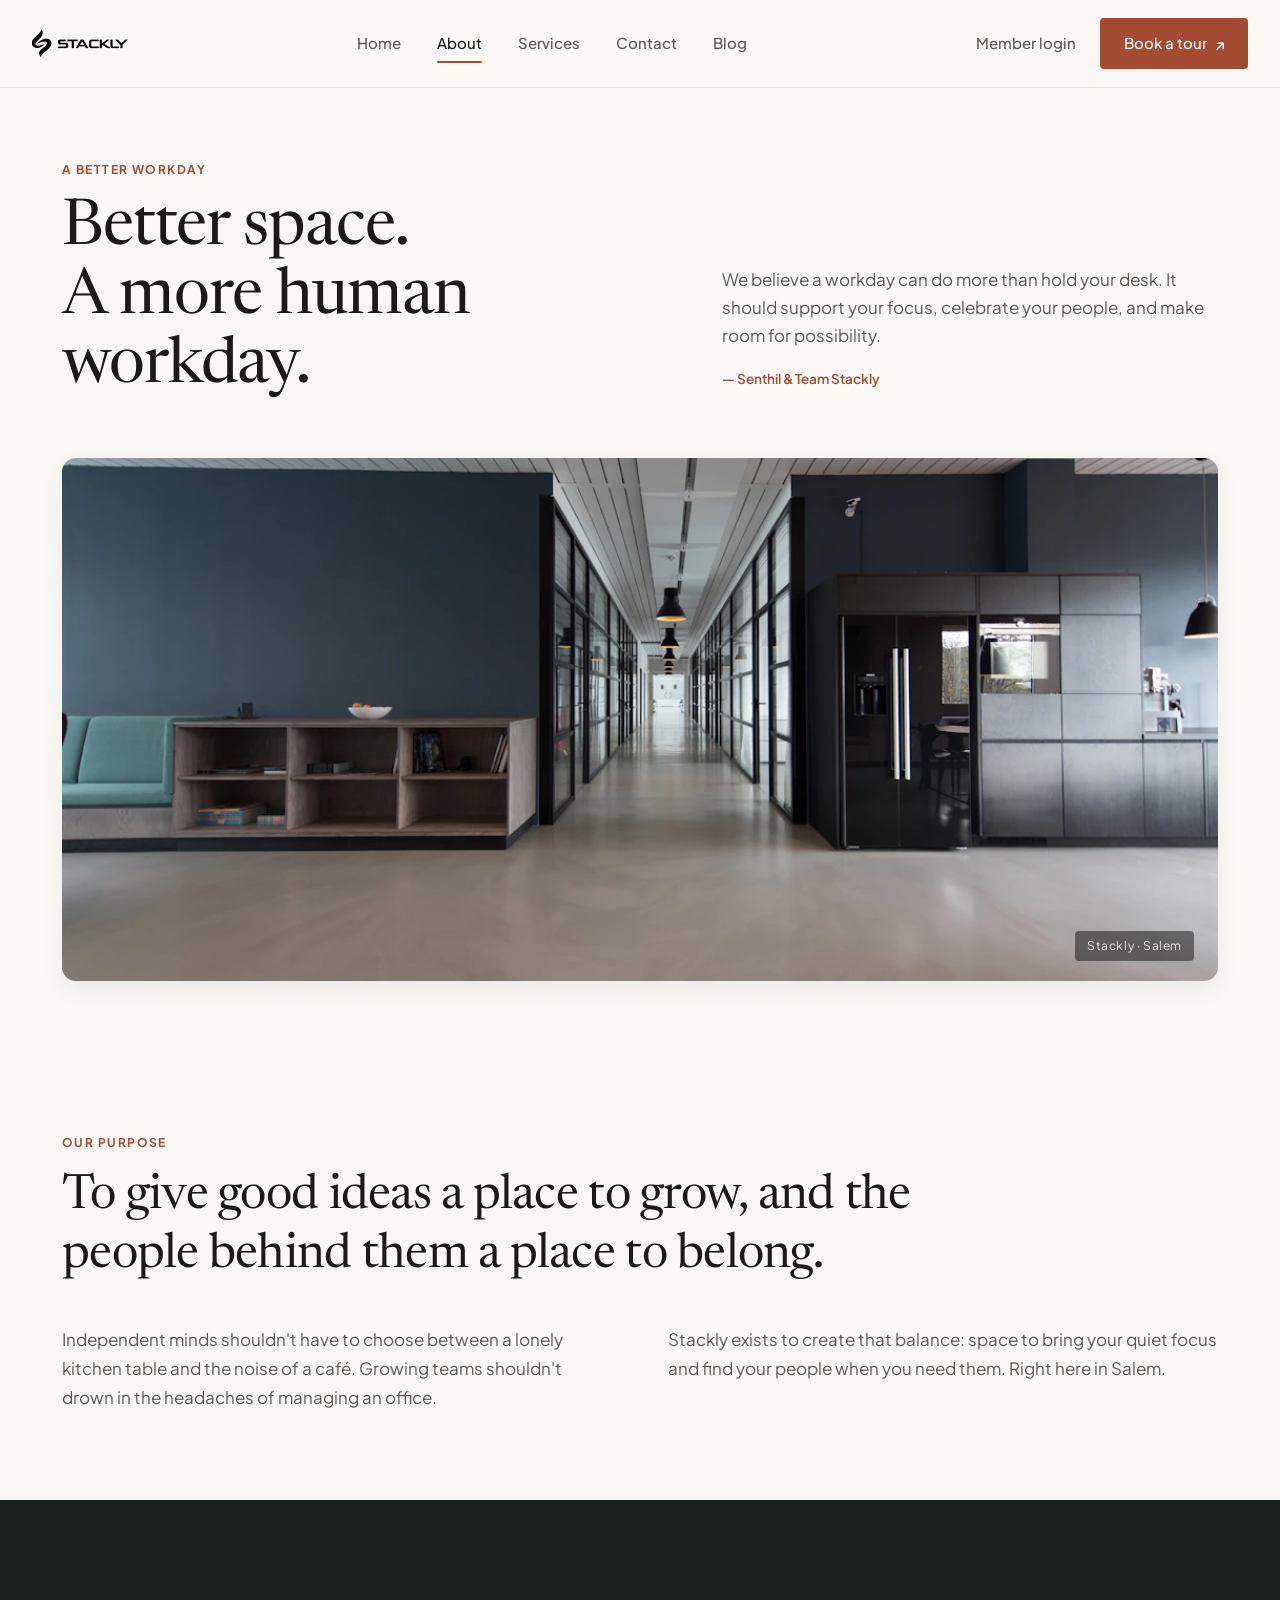
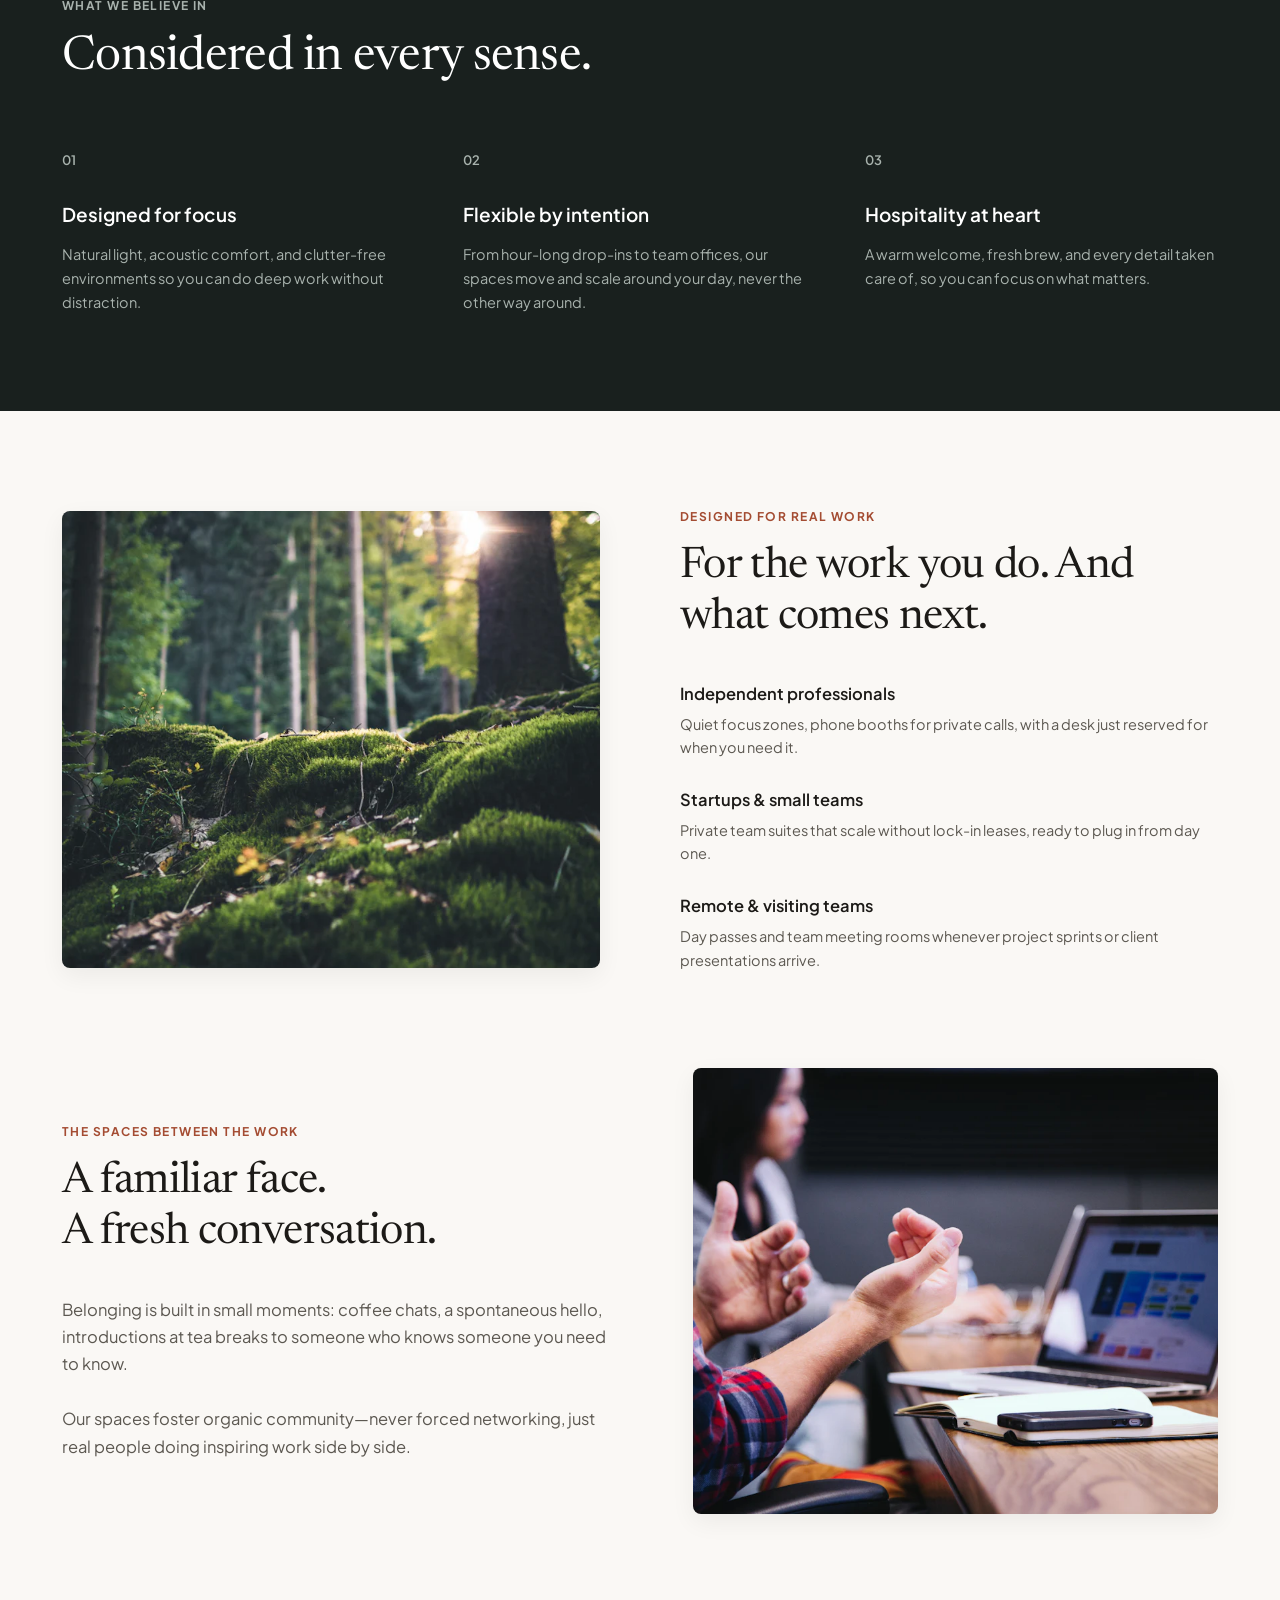
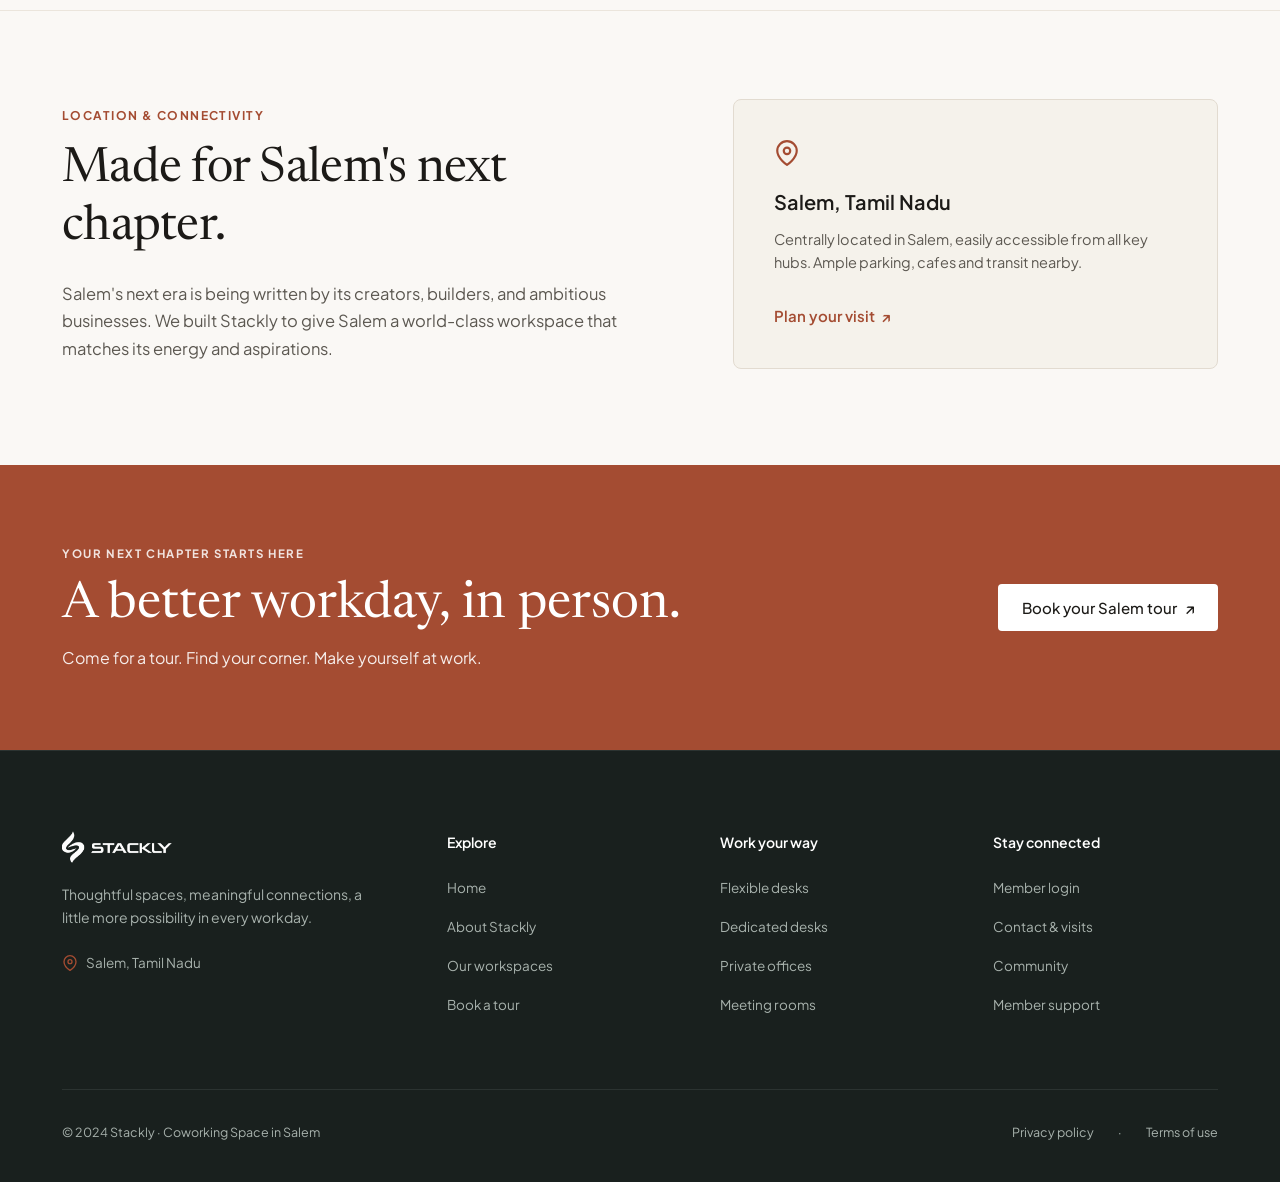
==== about.html @ 6f8b5420 "Add files via upload" ====
<!DOCTYPE html>
<html lang="en">
<head>
  <meta charset="UTF-8">
  <meta name="viewport" content="width=device-width, initial-scale=1.0">
  <title>About Stackly — Better space. A more human workday.</title>
  <meta name="description" content="Stackly was founded to give Salem's independent professionals and growing teams a world-class workspace rooted in community, calm focus, and flexibility.">
  <link rel="stylesheet" href="styles.css">
  <link rel="preconnect" href="https://fonts.googleapis.com">
  <link rel="preconnect" href="https://fonts.gstatic.com" crossorigin>
</head>
<body>

  <!-- ========================================================================
       SITE HEADER / NAVIGATION
       ======================================================================== -->
  <header class="site-header" id="siteHeader">
    <div class="container-wide header-container">
      <!-- Brand Logo -->
      <a href="index.html" class="brand-logo" aria-label="Stackly Coworking Home">
        <img src="images/stackly logo.webp" alt="Stackly" class="stackly-brand-img dark-text">
      </a>

            <!-- Desktop Navigation Menu -->
      <nav class="nav-menu" aria-label="Main navigation">
        <a href="index.html" class="nav-link">Home</a>
        <a href="about.html" class="nav-link active">About</a>
        <a href="services.html" class="nav-link">Services</a>
        <a href="contact.html" class="nav-link">Contact</a>
        <a href="blog.html" class="nav-link">Blog</a>
      </nav>

      <!-- Desktop Action Links -->
      <div class="header-actions">
        <a href="login.html" class="login-link">Member login</a>
        <a href="contact.html#book-tour" class="btn btn-terracotta open-tour-btn">
          Book a tour <span class="arrow">↗</span>
        </a>
      </div>

      <!-- Mobile Hamburger Button -->
      <button type="button" class="mobile-toggle" id="mobileMenuToggle" aria-label="Toggle navigation menu">
        <div class="hamburger-icon">
          <span></span>
          <span></span>
        </div>
      </button>
    </div>
  </header>

  <!-- ========================================================================
       ABOUT HERO SECTION
       ======================================================================== -->
  <section class="hero-about">
    <div class="container">
      <div class="about-hero-grid">
        <!-- Left: Hero Headline -->
        <div>
          <span class="eyebrow">A better workday</span>
          <h1 class="heading-serif about-hero-title">
            Better space.<br>
            A more human<br>
            workday.
          </h1>
        </div>

        <!-- Right: Quote Block -->
        <div class="about-hero-quote-box">
          <p class="about-quote-text">
            We believe a workday can do more than hold your desk. It should support your focus, celebrate your people, and make room for possibility.
          </p>
          <span class="about-attribution">— Senthil &amp; Team Stackly</span>
        </div>
      </div>

      <!-- Panoramic Coworking Image -->
      <div class="about-panoramic-container">
        <div class="about-panoramic-card">
          <img 
            src="images/workspace-hero.webp" 
            alt="Panoramic view of Stackly Salem modern sunlit coworking space with floor to ceiling glass windows and green plants"
            loading="eager"
            width="1200"
            height="540"
          >
          <span class="panoramic-caption">Stackly · Salem</span>
        </div>
      </div>
    </div>
  </section>

  <!-- ========================================================================
       SECTION: OUR PURPOSE
       ======================================================================== -->
  <section class="section-purpose">
    <div class="container">
      <span class="eyebrow">Our purpose</span>
      <h2 class="heading-serif purpose-title">
        To give good ideas a place to grow, and the people behind them a place to belong.
      </h2>

      <div class="purpose-two-cols">
        <div class="purpose-col">
          <p>
            Independent minds shouldn't have to choose between a lonely kitchen table and the noise of a café. Growing teams shouldn't drown in the headaches of managing an office.
          </p>
        </div>
        <div class="purpose-col">
          <p>
            Stackly exists to create that balance: space to bring your quiet focus and find your people when you need them. Right here in Salem.
          </p>
        </div>
      </div>
    </div>
  </section>

  <!-- ========================================================================
       DARK SECTION: WHAT WE BELIEVE IN
       ======================================================================== -->
  <section class="section-about-beliefs">
    <div class="container">
      <div class="beliefs-header">
        <span class="eyebrow eyebrow-dark">What we believe in</span>
        <h2 class="heading-serif beliefs-title">Considered in every sense.</h2>
      </div>

      <div class="beliefs-columns-grid">
        <!-- 01 -->
        <div class="belief-col">
          <span class="belief-num">01</span>
          <h3 class="belief-heading">Designed for focus</h3>
          <p class="belief-desc">
            Natural light, acoustic comfort, and clutter-free environments so you can do deep work without distraction.
          </p>
        </div>

        <!-- 02 -->
        <div class="belief-col">
          <span class="belief-num">02</span>
          <h3 class="belief-heading">Flexible by intention</h3>
          <p class="belief-desc">
            From hour-long drop-ins to team offices, our spaces move and scale around your day, never the other way around.
          </p>
        </div>

        <!-- 03 -->
        <div class="belief-col">
          <span class="belief-num">03</span>
          <h3 class="belief-heading">Hospitality at heart</h3>
          <p class="belief-desc">
            A warm welcome, fresh brew, and every detail taken care of, so you can focus on what matters.
          </p>
        </div>
      </div>
    </div>
  </section>

  <!-- ========================================================================
       SPLIT SECTION 1: DESIGNED FOR REAL WORK
       ======================================================================== -->
  <section class="section-split-story">
    <div class="container split-grid">
      <!-- Left Photo: Glass Private Office -->
      <div class="split-image-wrap">
        <img 
          src="images/meeting-room.webp" 
          alt="Modern glass partitioned team suite with ergonomic chairs and natural illumination"
          loading="lazy"
        >
      </div>

      <!-- Right Content -->
      <div class="split-content-wrap">
        <span class="eyebrow">Designed for real work</span>
        <h2 class="heading-serif split-title">
          For the work you do. And what comes next.
        </h2>

        <div class="designed-features-list">
          <div class="work-feature-item">
            <h4>Independent professionals</h4>
            <p>Quiet focus zones, phone booths for private calls, with a desk just reserved for when you need it.</p>
          </div>

          <div class="work-feature-item">
            <h4>Startups &amp; small teams</h4>
            <p>Private team suites that scale without lock-in leases, ready to plug in from day one.</p>
          </div>

          <div class="work-feature-item">
            <h4>Remote &amp; visiting teams</h4>
            <p>Day passes and team meeting rooms whenever project sprints or client presentations arrive.</p>
          </div>
        </div>
      </div>
    </div>
  </section>

  <!-- ========================================================================
       SPLIT SECTION 2: THE SPACES BETWEEN THE WORK
       ======================================================================== -->
  <section class="section-split-story" style="padding-top: 0;">
    <div class="container split-grid reverse">
      <!-- Left Content -->
      <div class="split-content-wrap">
        <span class="eyebrow">The spaces between the work</span>
        <h2 class="heading-serif split-title">
          A familiar face.<br>
          A fresh conversation.
        </h2>
        <p class="split-copy-p">
          Belonging is built in small moments: coffee chats, a spontaneous hello, introductions at tea breaks to someone who knows someone you need to know.
        </p>
        <p class="split-copy-p" style="margin-bottom: 0;">
          Our spaces foster organic community—never forced networking, just real people doing inspiring work side by side.
        </p>
      </div>

      <!-- Right Photo: Coworkers chatting over coffee -->
      <div class="split-image-wrap">
        <img 
          src="images/community-collab.webp" 
          alt="Group of colleagues sharing coffee and smiling at a communal table at Stackly Salem"
          loading="lazy"
        >
      </div>
    </div>
  </section>

  <!-- ========================================================================
       SECTION: LOCATION & CONNECTIVITY
       ======================================================================== -->
  <section class="section-location-connectivity" id="location">
    <div class="container location-layout-grid">
      <!-- Left Text -->
      <div>
        <span class="eyebrow">Location &amp; Connectivity</span>
        <h2 class="heading-serif location-title">
          Made for Salem's next chapter.
        </h2>
        <p class="location-body-text">
          Salem's next era is being written by its creators, builders, and ambitious businesses. We built Stackly to give Salem a world-class workspace that matches its energy and aspirations.
        </p>
      </div>

      <!-- Right Card -->
      <div class="location-card-box">
        <div class="loc-pin-icon-wrap" aria-hidden="true">
          <svg viewBox="0 0 24 24" fill="none" stroke="currentColor" stroke-width="2" stroke-linecap="round" stroke-linejoin="round">
            <path d="M21 10c0 7-9 13-9 13s-9-6-9-13a9 9 0 0 1 18 0z"></path>
            <circle cx="12" cy="10" r="3"></circle>
          </svg>
        </div>
        <h3 class="location-card-title">Salem, Tamil Nadu</h3>
        <p class="location-card-text">
          Centrally located in Salem, easily accessible from all key hubs. Ample parking, cafes and transit nearby.
        </p>
        <button type="button" class="link-inline-arrow open-tour-btn" style="background:none;border:none;cursor:pointer;padding:0;">
          Plan your visit <span class="arrow">↗</span>
        </button>
      </div>
    </div>
  </section>

  <!-- ========================================================================
       TERRACOTTA CTA BANNER
       ======================================================================== -->
  <section class="section-cta-banner">
    <div class="container cta-flex-container">
      <div class="cta-left-content">
        <span class="cta-eyebrow">Your next chapter starts here</span>
        <h2 class="cta-title">A better workday, in person.</h2>
        <p class="cta-subtitle">Come for a tour. Find your corner. Make yourself at work.</p>
      </div>
      <div>
        <button type="button" class="btn btn-white open-tour-btn">
          Book your Salem tour <span class="arrow">↗</span>
        </button>
      </div>
    </div>
  </section>

  <!-- ========================================================================
       SITE FOOTER (DARK)
       ======================================================================== -->
  <footer class="site-footer" id="contact">
    <div class="container">
      <div class="footer-top-grid">
        <!-- Col 1: Brand -->
        <div class="footer-brand-col">
          <a href="index.html" class="footer-logo" aria-label="Stackly Coworking Home">
            <img src="images/stackly logo.webp" alt="Stackly" class="stackly-brand-img">
          </a>
          <p class="footer-mission-text">
            Thoughtful spaces, meaningful connections, a little more possibility in every workday.
          </p>
          <div class="footer-location-pin">
            <svg viewBox="0 0 24 24" fill="none" stroke="currentColor" stroke-width="2" stroke-linecap="round" stroke-linejoin="round">
              <path d="M21 10c0 7-9 13-9 13s-9-6-9-13a9 9 0 0 1 18 0z"></path>
              <circle cx="12" cy="10" r="3"></circle>
            </svg>
            <span>Salem, Tamil Nadu</span>
          </div>
        </div>

        <!-- Col 2: Explore -->
        <div>
          <h4 class="footer-col-title">Explore</h4>
          <ul class="footer-links-list">
            <li><a href="404.html" class="footer-link">Home</a></li>
            <li><a href="404.html" class="footer-link">About Stackly</a></li>
            <li><a href="404.html" class="footer-link">Our workspaces</a></li>
            <li><a href="404.html" class="footer-link open-tour-btn">Book a tour</a></li>
          </ul>
        </div>

        <!-- Col 3: Work your way -->
        <div>
          <h4 class="footer-col-title">Work your way</h4>
          <ul class="footer-links-list">
            <li><a href="404.html" class="footer-link">Flexible desks</a></li>
            <li><a href="404.html" class="footer-link">Dedicated desks</a></li>
            <li><a href="404.html" class="footer-link">Private offices</a></li>
            <li><a href="404.html" class="footer-link">Meeting rooms</a></li>
          </ul>
        </div>

        <!-- Col 4: Stay connected -->
        <div>
          <h4 class="footer-col-title">Stay connected</h4>
          <ul class="footer-links-list">
            <li><a href="404.html" class="footer-link open-login-btn">Member login</a></li>
            <li><a href="404.html" class="footer-link">Contact & visits</a></li>
            <li><a href="404.html" class="footer-link">Community</a></li>
            <li><a href="404.html" class="footer-link">Member support</a></li>
          </ul>
        </div>
      </div>

      <!-- Bottom Bar -->
      <div class="footer-bottom-row">
        <span>© 2024 Stackly · Coworking Space in Salem</span>
        <div class="footer-legal-links">
          <a href="404.html">Privacy policy</a>
          <span>·</span>
          <a href="404.html">Terms of use</a>
        </div>
      </div>
    </div>
  </footer>

  <!-- ========================================================================
       MODAL: BOOK A TOUR
       ======================================================================== -->
  <div class="modal-backdrop" id="tourModal" role="dialog" aria-modal="true" aria-labelledby="tourModalTitle">
    <div class="modal-dialog">
      <button type="button" class="modal-close-btn" aria-label="Close dialog">&times;</button>
      <span class="modal-eyebrow">Schedule a Visit</span>
      <h3 class="modal-title" id="tourModalTitle">Book your Salem tour</h3>
      <p class="modal-subtitle">Come experience the space firsthand. We'll show you around and find the perfect spot for your rhythm.</p>

      <form class="modal-form" id="tourBookingForm" data-validate="true" novalidate>
        <div class="form-row">
          <div class="form-group">
            <label for="tourName" class="form-label">Full Name</label>
            <input type="text" id="tourName" name="fullname" class="form-input" placeholder="e.g. Anand Kumar" minlength="2" required>
          </div>
          <div class="form-group">
            <label for="tourPhone" class="form-label">Phone Number</label>
            <input type="tel" id="tourPhone" name="phone" class="form-input" placeholder="+91 98765 43210" required>
          </div>
        </div>

        <div class="form-group">
          <label for="tourEmail" class="form-label">Email Address</label>
          <input type="email" id="tourEmail" name="email" class="form-input" placeholder="anand@example.com" required>
        </div>

        <div class="form-row">
          <div class="form-group">
            <label for="tourSpaceType" class="form-label">Interested Workspace</label>
            <select id="tourSpaceType" name="workspaceType" class="form-select" required>
              <option value="Flexible Desk">Flexible Desk (Drop-in / Hot Desk)</option>
              <option value="Dedicated Desk" selected>Dedicated Desk (Your Own Spot)</option>
              <option value="Private Office">Private Team Office (4-12 people)</option>
              <option value="Meeting Room">Meeting Room (Hourly)</option>
            </select>
          </div>
          <div class="form-group">
            <label for="tourDate" class="form-label">Preferred Date</label>
            <input type="date" id="tourDate" name="tourDate" class="form-input" required>
          </div>
        </div>

        <div class="form-group">
          <label for="tourMessage" class="form-label">Anything specific you'd like to ask?</label>
          <textarea id="tourMessage" class="form-textarea" placeholder="Tell us about your team size, work routine, or moving timeline..."></textarea>
        </div>

        <button type="submit" class="btn btn-terracotta" style="width: 100%; margin-top: 0.5rem;">
          Confirm Tour Request <span class="arrow">↗</span>
        </button>
      </form>
    </div>
  </div>

  <!-- ========================================================================
       MODAL: MEMBER LOGIN
       ======================================================================== -->
  <div class="modal-backdrop" id="loginModal" role="dialog" aria-modal="true" aria-labelledby="loginModalTitle">
    <div class="modal-dialog" style="max-width: 440px;">
      <button type="button" class="modal-close-btn" aria-label="Close dialog">&times;</button>
      <span class="modal-eyebrow">Stackly Portal</span>
      <h3 class="modal-title" id="loginModalTitle">Member Login</h3>
      <p class="modal-subtitle">Access your Wi-Fi credentials, book meeting rooms, and manage billing.</p>

      <form class="modal-form" id="memberLoginForm" data-validate="true" novalidate>
        <div class="form-group">
          <label for="loginEmail" class="form-label">Email</label>
          <input type="email" id="loginEmail" name="email" class="form-input" placeholder="member@stackly.in" required>
        </div>

        <div class="form-group">
          <label for="loginPassword" class="form-label">Password</label>
          <input type="password" id="loginPassword" name="password" class="form-input" placeholder="••••••••" minlength="6" required>
        </div>

        <button type="submit" class="btn btn-terracotta" style="width: 100%; margin-top: 0.5rem;">
          Sign In <span class="arrow">↗</span>
        </button>
      </form>
    </div>
  </div>

  <!-- ========================================================================
       MOBILE NAVIGATION DRAWER
       ======================================================================== -->
  <aside class="mobile-nav-drawer" id="mobileNavDrawer" aria-label="Mobile Navigation">
    <div class="mobile-drawer-header">
      <a href="index.html" class="brand-logo" aria-label="Stackly Coworking Home">
        <img src="images/stackly logo.webp" alt="Stackly" class="stackly-brand-img dark-text">
      </a>
      <button type="button" class="modal-close-btn" id="closeMobileMenu" aria-label="Close menu">&times;</button>
    </div>

          <nav class="mobile-nav-links">
        <a href="index.html" class="mobile-nav-link">Home</a>
        <a href="about.html" class="mobile-nav-link active">About</a>
        <a href="services.html" class="mobile-nav-link">Services</a>
        <a href="contact.html" class="mobile-nav-link">Contact</a>
        <a href="blog.html" class="mobile-nav-link">Blog</a>
        <a href="login.html" class="mobile-nav-link">Member login</a>
      </nav>
      <div class="mobile-drawer-footer">
        <a href="contact.html#book-tour" class="btn btn-terracotta w-full open-tour-btn">
          Book a tour <span class="arrow">↗</span>
        </a>
      </div>
    </div>
  </aside>

  <!-- ========================================================================
       TOAST NOTIFICATION
       ======================================================================== -->
  <div class="toast-notice" id="toastNotice" role="status" aria-live="polite">
    <svg class="toast-icon" viewBox="0 0 24 24" fill="none" stroke="currentColor" stroke-width="2">
      <path d="M22 11.08V12a10 10 0 1 1-5.93-9.14"></path>
      <polyline points="22 4 12 14.01 9 11.01"></polyline>
    </svg>
    <span id="toastMsg">Tour request sent! We look forward to meeting you.</span>
  </div>

  <script src="script.js"></script>
  <script src="validation.js"></script>
</body>
</html>
---- styles.css ----
/* ==========================================================================
   STACKLY - PREMIUM COWORKING SPACE IN SALEM, TAMIL NADU
   Design System & Master Stylesheet
   ========================================================================== */

@import url('https://fonts.googleapis.com/css2?family=DM+Serif+Display:ital@0;1&family=Newsreader:ital,opsz,wght@0,6..72,400;0,6..72,500;0,6..72,600;1,6..72,400&family=Plus+Jakarta+Sans:ital,wght@0,300;0,400;0,500;0,600;0,700;1,400&display=swap');

:root {
  /* Color Palette */
  --bg-cream: #FAF8F5;
  --bg-cream-alt: #F4EFE6;
  --bg-card: #FFFFFF;
  --bg-dark: #19201E;
  --bg-dark-card: #222927;
  --bg-dark-hover: #2B3330;
  --terracotta: #A44C32;
  --terracotta-hover: #8F3F28;
  --terracotta-light: #F7ECE8;
  --terracotta-banner: #A44C32;
  
  /* Text Colors */
  --text-primary: #1C1A17;
  --text-secondary: #5C5851;
  --text-muted: #8A857D;
  --text-light: #FAF8F5;
  --text-light-muted: #A8B2AD;
  
  /* Borders */
  --border-light: #EBE5DC;
  --border-subtle: #E2DBD0;
  --border-dark: #2B3331;
  
  /* Typography */
  --font-serif: 'Newsreader', 'DM Serif Display', Georgia, serif;
  --font-sans: 'Plus Jakarta Sans', -apple-system, BlinkMacSystemFont, "Segoe UI", Roboto, sans-serif;
  
  /* Layout */
  --container-max: 1220px;
  --container-wide: 1320px;
  --radius-sm: 4px;
  --radius-md: 8px;
  --radius-lg: 14px;
  --radius-xl: 20px;
  --transition: all 0.25s cubic-bezier(0.16, 1, 0.3, 1);
  --shadow-sm: 0 2px 8px rgba(0, 0, 0, 0.04);
  --shadow-md: 0 8px 24px rgba(0, 0, 0, 0.06);
  --shadow-lg: 0 16px 40px rgba(0, 0, 0, 0.08);
}

/* Base Reset */
*, *::before, *::after {
  box-sizing: border-box;
  margin: 0;
  padding: 0;
}

html {
  font-size: 16px;
  scroll-behavior: smooth;
  -webkit-font-smoothing: antialiased;
  -moz-osx-font-smoothing: grayscale;
}

body {
  font-family: var(--font-sans);
  background-color: var(--bg-cream);
  color: var(--text-primary);
  line-height: 1.6;
  overflow-x: hidden;
}

img {
  max-width: 100%;
  height: auto;
  display: block;
}

a {
  color: inherit;
  text-decoration: none;
  transition: var(--transition);
}

button, input, select, textarea {
  font-family: inherit;
}

ul {
  list-style: none;
}

/* Container */
.container {
  max-width: var(--container-max);
  margin-left: auto;
  margin-right: auto;
  padding-left: 2rem;
  padding-right: 2rem;
}

.container-wide {
  max-width: var(--container-wide);
  margin-left: auto;
  margin-right: auto;
  padding-left: 2rem;
  padding-right: 2rem;
}

/* Typography Utilities */
.eyebrow {
  font-family: var(--font-sans);
  font-size: 0.75rem;
  font-weight: 700;
  letter-spacing: 0.12em;
  text-transform: uppercase;
  color: var(--terracotta);
  display: block;
  margin-bottom: 1rem;
}

.eyebrow-dark {
  color: var(--text-light-muted);
}

.heading-serif {
  font-family: var(--font-serif);
  font-weight: 400;
  line-height: 1.15;
  color: var(--text-primary);
  letter-spacing: -0.015em;
}

/* Navigation Bar */
.site-header {
  position: sticky;
  top: 0;
  z-index: 100;
  background-color: var(--bg-cream);
  border-bottom: 1px solid var(--border-light);
  padding: 1.1rem 0;
  transition: var(--transition);
}

.site-header.scrolled {
  box-shadow: var(--shadow-sm);
  background-color: rgba(250, 248, 245, 0.96);
  backdrop-filter: blur(10px);
}

.header-container {
  display: flex;
  align-items: center;
  justify-content: space-between;
}

/* Logo */
.brand-logo {
  display: inline-flex;
  align-items: center;
  gap: 0.65rem;
  text-decoration: none;
}

.stackly-brand-img {
  height: 28px;
  width: auto;
  object-fit: contain;
  display: inline-block;
  vertical-align: middle;
}

.stackly-brand-img.dark-text {
  filter: brightness(0);
}

.footer-logo .stackly-brand-img {
  height: 32px;
  filter: none;
}

.logo-symbol {
  display: flex;
  flex-direction: column;
  gap: 3px;
  width: 20px;
}

.logo-symbol span {
  height: 2px;
  background-color: var(--terracotta);
  border-radius: 1px;
  transition: var(--transition);
}

.logo-symbol span:nth-child(1) { width: 100%; }
.logo-symbol span:nth-child(2) { width: 75%; }
.logo-symbol span:nth-child(3) { width: 100%; }

.logo-text {
  font-family: var(--font-serif);
  font-size: 1.5rem;
  font-weight: 400;
  color: var(--text-primary);
  letter-spacing: -0.02em;
}

.logo-text .dot {
  color: var(--terracotta);
}

/* Desktop Nav Links */
.nav-menu {
  display: flex;
  align-items: center;
  gap: 2.25rem;
}

.nav-link {
  font-size: 0.9375rem;
  font-weight: 500;
  color: var(--text-secondary);
  position: relative;
  padding: 0.25rem 0;
}

.nav-link:hover {
  color: var(--text-primary);
}

.nav-link.active {
  color: var(--text-primary);
}

.nav-link.active::after {
  content: '';
  position: absolute;
  bottom: -4px;
  left: 0;
  width: 100%;
  height: 2px;
  background-color: var(--terracotta);
  border-radius: 2px;
}

/* Header Actions */
.header-actions {
  display: flex;
  align-items: center;
  gap: 1.5rem;
}

.login-link {
  font-size: 0.9375rem;
  font-weight: 500;
  color: var(--text-secondary);
  background: none;
  border: none;
  cursor: pointer;
  padding: 0.25rem 0;
}

.login-link:hover {
  color: var(--text-primary);
}

/* Standard Buttons */
.btn {
  display: inline-flex;
  align-items: center;
  justify-content: center;
  gap: 0.5rem;
  font-size: 0.9375rem;
  font-weight: 500;
  padding: 0.75rem 1.4rem;
  border-radius: var(--radius-sm);
  cursor: pointer;
  transition: var(--transition);
  border: 1px solid transparent;
  text-decoration: none;
  white-space: nowrap;
}

.btn .arrow {
  display: inline-block;
  font-size: 1rem;
  transition: transform 0.2s ease;
}

.btn:hover .arrow {
  transform: translate(2px, -2px);
}

.btn-terracotta {
  background-color: var(--terracotta);
  color: #FFFFFF;
}

.btn-terracotta:hover {
  background-color: var(--terracotta-hover);
  color: #FFFFFF;
  box-shadow: 0 4px 12px rgba(164, 76, 50, 0.25);
}

.btn-outline {
  background-color: transparent;
  color: var(--text-primary);
  border-color: var(--border-subtle);
}

.btn-outline:hover {
  border-color: var(--text-primary);
  background-color: rgba(0, 0, 0, 0.02);
}

.btn-ghost-link {
  font-size: 0.9375rem;
  font-weight: 500;
  color: var(--text-primary);
  display: inline-flex;
  align-items: center;
  gap: 0.4rem;
  padding: 0.75rem 0.5rem;
  background: none;
  border: none;
  cursor: pointer;
}

.btn-ghost-link:hover {
  color: var(--terracotta);
}

.btn-ghost-link:hover .arrow {
  transform: translate(3px, -3px);
}

.btn-white {
  background-color: #FFFFFF;
  color: var(--text-primary);
  font-weight: 500;
}

.btn-white:hover {
  background-color: #F8F6F1;
  color: var(--terracotta);
  box-shadow: 0 4px 14px rgba(0, 0, 0, 0.12);
}

/* Mobile Hamburger Toggle */
.mobile-toggle {
  display: none;
  background: none;
  border: none;
  cursor: pointer;
  padding: 0.5rem;
  color: var(--text-primary);
}

.hamburger-icon {
  display: flex;
  flex-direction: column;
  gap: 5px;
  width: 24px;
}

.hamburger-icon span {
  display: block;
  height: 2px;
  background-color: var(--text-primary);
  border-radius: 2px;
  transition: var(--transition);
}

/* ==========================================================================
   HERO SECTION (HOME & SERVICES & CONTACT)
   ========================================================================== */
.hero-home, .hero-services {
  padding: 4.5rem 0 3.5rem;
  background-color: var(--bg-cream);
}

.hero-grid {
  display: grid;
  grid-template-columns: 1fr 1.12fr;
  gap: 3.5rem;
  align-items: center;
}

.hero-content {
  max-width: 530px;
}

.hero-title {
  font-size: clamp(2.75rem, 5vw, 4rem);
  line-height: 1.08;
  margin-bottom: 1.5rem;
  color: var(--text-primary);
}

.hero-subtitle {
  font-size: 1.0625rem;
  color: var(--text-secondary);
  line-height: 1.6;
  margin-bottom: 2rem;
}

.hero-cta-group {
  display: flex;
  align-items: center;
  gap: 1.25rem;
  flex-wrap: wrap;
  margin-bottom: 1.75rem;
}

.hero-bullet-note {
  font-size: 0.84375rem;
  color: var(--text-muted);
  display: flex;
  align-items: center;
  gap: 0.4rem;
}

.hero-bullet-note::before {
  content: '▪';
  color: var(--text-muted);
  font-size: 0.75rem;
}

.hero-media-wrap {
  position: relative;
}

.hero-image-card {
  position: relative;
  border-radius: var(--radius-lg);
  overflow: hidden;
  box-shadow: var(--shadow-md);
  aspect-ratio: 4 / 3.05;
}

.hero-image-card img {
  width: 100%;
  height: 100%;
  object-fit: cover;
  transition: transform 0.6s ease;
}

.hero-image-card:hover img {
  transform: scale(1.02);
}

/* Floating Badge */
.hero-floating-badge {
  position: absolute;
  bottom: 1.75rem;
  left: 1.75rem;
  background: rgba(255, 255, 255, 0.95);
  backdrop-filter: blur(8px);
  padding: 0.85rem 1.25rem;
  border-radius: var(--radius-sm);
  display: flex;
  align-items: center;
  gap: 1rem;
  box-shadow: var(--shadow-md);
  border: 1px solid rgba(255, 255, 255, 0.6);
  z-index: 2;
  transition: var(--transition);
}

.hero-floating-badge:hover {
  transform: translateY(-2px);
  box-shadow: var(--shadow-lg);
}

.badge-pin-icon {
  width: 22px;
  height: 22px;
  color: var(--terracotta);
  flex-shrink: 0;
}

.badge-info {
  display: flex;
  flex-direction: column;
}

.badge-title {
  font-size: 0.84375rem;
  font-weight: 600;
  color: var(--text-primary);
  line-height: 1.25;
}

.badge-sub {
  font-size: 0.75rem;
  color: var(--text-muted);
}

.badge-arrow {
  color: var(--text-secondary);
  font-size: 0.9375rem;
  margin-left: 0.25rem;
}

/* ==========================================================================
   TICKER / 4 FEATURES BAR
   ========================================================================== */
.features-ticker-bar {
  border-top: 1px solid var(--border-light);
  border-bottom: 1px solid var(--border-light);
  padding: 1.75rem 0;
  background-color: var(--bg-cream);
}

.ticker-grid {
  display: grid;
  grid-template-columns: repeat(4, 1fr);
  gap: 1.5rem;
}

.ticker-item {
  display: flex;
  align-items: baseline;
  gap: 0.75rem;
}

.ticker-num {
  font-family: var(--font-sans);
  font-size: 0.75rem;
  font-weight: 600;
  color: var(--terracotta);
}

.ticker-text {
  font-size: 0.9375rem;
  font-weight: 500;
  color: var(--text-primary);
}

/* ==========================================================================
   STATEMENT SECTION
   ========================================================================== */
.section-statement {
  padding: 5.5rem 0;
}

.statement-grid {
  display: grid;
  grid-template-columns: 1.1fr 1fr;
  gap: 4rem;
  align-items: flex-start;
}

.statement-heading {
  font-size: clamp(2.25rem, 3.8vw, 3.125rem);
  line-height: 1.15;
}

.statement-text-col {
  padding-top: 0.5rem;
}

.statement-p {
  font-size: 1.0625rem;
  color: var(--text-secondary);
  line-height: 1.65;
  margin-bottom: 1.5rem;
}

.link-inline-arrow {
  display: inline-flex;
  align-items: center;
  gap: 0.4rem;
  font-size: 0.9375rem;
  font-weight: 600;
  color: var(--terracotta);
}

.link-inline-arrow:hover {
  color: var(--terracotta-hover);
}

.link-inline-arrow:hover .arrow {
  transform: translate(3px, -3px);
}

/* ==========================================================================
   WORKSPACES (HOME & SERVICES 2x2 GRID)
   ========================================================================== */
.section-workspaces {
  padding: 2rem 0 5.5rem;
}

.workspaces-header {
  display: flex;
  align-items: flex-end;
  justify-content: space-between;
  margin-bottom: 2.75rem;
}

.workspaces-title {
  font-size: clamp(2rem, 3.5vw, 2.75rem);
  line-height: 1.2;
}

.workspaces-grid {
  display: grid;
  grid-template-columns: repeat(3, 1fr);
  gap: 2rem;
  margin-bottom: 2rem;
}

/* 2x2 Services Grid matching Services UI image */
.services-2x2-grid {
  display: grid;
  grid-template-columns: repeat(2, 1fr);
  gap: 2.5rem;
  margin-bottom: 2rem;
}

.workspace-card {
  display: flex;
  flex-direction: column;
  text-decoration: none;
  background-color: transparent;
  transition: var(--transition);
}

.workspace-card:hover .workspace-title {
  color: var(--terracotta);
}

.workspace-card:hover .workspace-title .arrow {
  transform: translate(3px, -3px);
}

.workspace-card:hover .workspace-img-wrap img {
  transform: scale(1.03);
}

.workspace-img-wrap {
  aspect-ratio: 16 / 10.5;
  border-radius: var(--radius-md);
  overflow: hidden;
  margin-bottom: 1.25rem;
  box-shadow: var(--shadow-sm);
  background-color: var(--bg-cream-alt);
}

.workspace-img-wrap img {
  width: 100%;
  height: 100%;
  object-fit: cover;
  transition: transform 0.5s ease;
}

.workspace-tag {
  font-size: 0.6875rem;
  font-weight: 700;
  letter-spacing: 0.1em;
  text-transform: uppercase;
  color: var(--terracotta);
  margin-bottom: 0.45rem;
}

.workspace-title {
  font-family: var(--font-serif);
  font-size: 1.5rem;
  font-weight: 400;
  color: var(--text-primary);
  display: flex;
  align-items: center;
  justify-content: space-between;
  margin-bottom: 0.4rem;
  transition: var(--transition);
}

.workspace-title .arrow {
  font-family: var(--font-sans);
  font-size: 1.125rem;
  color: var(--text-primary);
  transition: transform 0.25s ease;
}

.workspace-desc {
  font-size: 0.875rem;
  color: var(--text-secondary);
  line-height: 1.55;
  margin-bottom: 0.65rem;
}

.workspace-subdetail {
  font-size: 0.75rem;
  color: var(--text-muted);
  margin-bottom: 1rem;
}

.workspace-card-footer {
  display: flex;
  align-items: center;
  justify-content: space-between;
  margin-top: auto;
  padding-top: 0.75rem;
  border-top: 1px solid var(--border-light);
}

.workspace-price {
  font-size: 0.8125rem;
  font-weight: 600;
  color: var(--text-primary);
}

/* Meeting Room Callout Banner */
.meeting-room-callout {
  background-color: #ECE7DF;
  border-radius: var(--radius-md);
  padding: 1.35rem 2rem;
  display: flex;
  align-items: center;
  justify-content: space-between;
  gap: 1.5rem;
  margin-bottom: 1rem;
}

.callout-left {
  display: flex;
  align-items: center;
  gap: 1.25rem;
}

.callout-icon {
  width: 24px;
  height: 24px;
  color: var(--terracotta);
  flex-shrink: 0;
}

.callout-text h4 {
  font-size: 0.9375rem;
  font-weight: 600;
  color: var(--text-primary);
  margin-bottom: 0.15rem;
}

.callout-text p {
  font-size: 0.84375rem;
  color: var(--text-secondary);
}

.disclaimer-note {
  font-size: 0.71875rem;
  color: var(--text-muted);
  line-height: 1.4;
}

/* ==========================================================================
   SERVICES: COMPARISON MATRIX SECTION
   ========================================================================== */
.section-compare-matrix {
  padding: 5.5rem 0;
  background-color: var(--bg-cream);
  border-top: 1px solid var(--border-light);
}

.compare-header-row {
  display: flex;
  align-items: flex-end;
  justify-content: space-between;
  margin-bottom: 2.75rem;
  flex-wrap: wrap;
  gap: 1.5rem;
}

.compare-matrix-table-wrap {
  overflow-x: auto;
  background-color: #FFFFFF;
  border: 1px solid var(--border-light);
  border-radius: var(--radius-sm);
  margin-bottom: 1.25rem;
}

.compare-matrix-table {
  width: 100%;
  border-collapse: collapse;
  text-align: left;
}

.compare-matrix-table th, 
.compare-matrix-table td {
  padding: 1.25rem 1.75rem;
  border-bottom: 1px solid var(--border-light);
  font-size: 0.875rem;
}

.compare-matrix-table th {
  background-color: #FAF8F5;
  font-weight: 600;
  vertical-align: top;
}

.compare-matrix-table th:first-child {
  width: 28%;
}

.matrix-th-title {
  font-size: 0.8125rem;
  font-weight: 700;
  letter-spacing: 0.08em;
  text-transform: uppercase;
  color: var(--terracotta);
  margin-bottom: 0.5rem;
}

.matrix-plan-name {
  font-size: 1.125rem;
  font-weight: 600;
  color: var(--text-primary);
  margin-bottom: 0.25rem;
}

.matrix-plan-price {
  font-family: var(--font-serif);
  font-size: 1.5rem;
  color: var(--text-primary);
  margin-bottom: 0.25rem;
}

.matrix-plan-sub {
  font-size: 0.75rem;
  color: var(--text-muted);
}

.matrix-row-label {
  font-weight: 600;
  color: var(--text-primary);
}

.matrix-action-cell {
  padding: 1.5rem 1.75rem;
  background-color: #FAF8F5;
}

/* ==========================================================================
   SERVICES: MEET WITH A LITTLE MORE INTENTION (SPLIT)
   ========================================================================== */
.section-meeting-spaces {
  padding: 5.5rem 0;
  background-color: var(--bg-cream);
  border-top: 1px solid var(--border-light);
}

.meeting-spaces-grid {
  display: grid;
  grid-template-columns: 1fr 1fr;
  gap: 4.5rem;
  align-items: center;
}

.meeting-rooms-list {
  display: flex;
  flex-direction: column;
  gap: 1.25rem;
  margin: 2rem 0;
}

.meeting-room-row {
  display: flex;
  align-items: center;
  justify-content: space-between;
  padding: 1rem 0;
  border-bottom: 1px solid var(--border-light);
}

.meeting-room-row h4 {
  font-size: 1.0625rem;
  font-weight: 600;
  color: var(--text-primary);
  margin-bottom: 0.2rem;
}

.meeting-room-row p {
  font-size: 0.8125rem;
  color: var(--text-secondary);
}

.meeting-room-rate {
  font-size: 0.9375rem;
  font-weight: 600;
  color: var(--terracotta);
  white-space: nowrap;
}

/* ==========================================================================
   SERVICES: 3-ITEM HORIZONTAL DARK PILLAR STRIP
   ========================================================================== */
.section-dark-trio-strip {
  background-color: var(--bg-dark);
  color: var(--text-light);
  padding: 3.5rem 0;
}

.trio-strip-grid {
  display: grid;
  grid-template-columns: repeat(3, 1fr);
  gap: 2.5rem;
}

.trio-item {
  display: flex;
  gap: 1.25rem;
  align-items: flex-start;
}

.trio-icon {
  width: 24px;
  height: 24px;
  color: var(--terracotta);
  flex-shrink: 0;
  margin-top: 0.2rem;
}

.trio-content h4 {
  font-size: 0.96875rem;
  font-weight: 600;
  color: var(--text-light);
  margin-bottom: 0.35rem;
}

.trio-content p {
  font-size: 0.8125rem;
  color: var(--text-light-muted);
  line-height: 1.55;
}

/* ==========================================================================
   CONTACT PAGE SPECIFIC STYLES
   ========================================================================== */
.hero-contact {
  padding: 4.5rem 0 3.5rem;
  background-color: var(--bg-cream);
}

.contact-layout-grid {
  display: grid;
  grid-template-columns: 1.35fr 1fr;
  gap: 4rem;
  align-items: flex-start;
}

/* Form Container Card */
.contact-form-card {
  background-color: #FFFFFF;
  border: 1px solid var(--border-light);
  border-radius: var(--radius-md);
  padding: 3rem 2.5rem;
  box-shadow: var(--shadow-sm);
}

.contact-tabs-nav {
  display: flex;
  gap: 2rem;
  border-bottom: 1px solid var(--border-light);
  margin-bottom: 2rem;
}

.contact-tab-btn {
  background: none;
  border: none;
  font-size: 0.9375rem;
  font-weight: 600;
  color: var(--text-secondary);
  padding-bottom: 0.75rem;
  cursor: pointer;
  position: relative;
  transition: var(--transition);
}

.contact-tab-btn.active {
  color: var(--text-primary);
}

.contact-tab-btn.active::after {
  content: '';
  position: absolute;
  bottom: -1px;
  left: 0;
  width: 100%;
  height: 2px;
  background-color: var(--terracotta);
}

.contact-form-title {
  font-size: 2rem;
  margin-bottom: 0.5rem;
}

.contact-form-sub {
  font-size: 0.875rem;
  color: var(--text-secondary);
  margin-bottom: 2rem;
}

.form-checkbox-label {
  display: flex;
  align-items: flex-start;
  gap: 0.65rem;
  font-size: 0.75rem;
  color: var(--text-secondary);
  line-height: 1.5;
  cursor: pointer;
}

.form-checkbox-label input {
  margin-top: 0.2rem;
  accent-color: var(--terracotta);
}

.form-submit-row {
  display: flex;
  align-items: center;
  justify-content: space-between;
  gap: 1.5rem;
  margin-top: 1.5rem;
  flex-wrap: wrap;
}

.form-footnote-text {
  font-size: 0.75rem;
  color: var(--text-muted);
  font-style: italic;
}

/* Contact Info Right Card */
.contact-info-card {
  display: flex;
  flex-direction: column;
}

.contact-image-wrap {
  border-radius: var(--radius-md);
  overflow: hidden;
  box-shadow: var(--shadow-md);
  aspect-ratio: 4 / 2.8;
  margin-bottom: 1.75rem;
}

.contact-image-wrap img {
  width: 100%;
  height: 100%;
  object-fit: cover;
}

.contact-details-box {
  padding-top: 0.5rem;
}

.contact-loc-tag {
  display: inline-flex;
  align-items: center;
  gap: 0.4rem;
  font-size: 0.6875rem;
  font-weight: 700;
  letter-spacing: 0.12em;
  text-transform: uppercase;
  color: var(--terracotta);
  margin-bottom: 0.5rem;
}

.contact-loc-title {
  font-size: 1.85rem;
  margin-bottom: 0.75rem;
}

.contact-loc-desc {
  font-size: 0.90625rem;
  color: var(--text-secondary);
  line-height: 1.6;
  margin-bottom: 1.75rem;
}

.contact-bullets-list {
  display: flex;
  flex-direction: column;
  gap: 1.35rem;
}

.contact-bullet-item {
  display: flex;
  gap: 1rem;
  align-items: flex-start;
}

.bullet-icon {
  width: 20px;
  height: 20px;
  color: var(--terracotta);
  flex-shrink: 0;
  margin-top: 0.2rem;
}

.bullet-text h4 {
  font-size: 0.90625rem;
  font-weight: 600;
  color: var(--text-primary);
  margin-bottom: 0.2rem;
}

.bullet-text p {
  font-size: 0.8125rem;
  color: var(--text-secondary);
  line-height: 1.5;
}

/* 3-Step Process Flow */
.section-contact-steps {
  padding: 5.5rem 0;
  background-color: var(--bg-cream-alt);
}

.steps-grid {
  display: grid;
  grid-template-columns: repeat(3, 1fr);
  gap: 3rem;
  margin-top: 3.5rem;
}

.step-card {
  display: flex;
  flex-direction: column;
}

.step-num {
  font-size: 0.75rem;
  font-weight: 700;
  color: var(--terracotta);
  margin-bottom: 1rem;
}

.step-card h3 {
  font-size: 1.25rem;
  font-weight: 600;
  color: var(--text-primary);
  margin-bottom: 0.65rem;
}

.step-card p {
  font-size: 0.875rem;
  color: var(--text-secondary);
  line-height: 1.6;
}

/* Member Callout Banner */
.section-member-callout {
  padding: 3rem 0 5rem;
}

.member-callout-box {
  background-color: #FFFFFF;
  border: 1px solid var(--border-light);
  border-radius: var(--radius-sm);
  padding: 2.25rem 2.5rem;
  display: flex;
  align-items: center;
  justify-content: space-between;
  gap: 2rem;
  flex-wrap: wrap;
}

.member-callout-text h3 {
  font-size: 1.25rem;
  font-weight: 600;
  color: var(--text-primary);
  margin-bottom: 0.35rem;
}

.member-callout-text p {
  font-size: 0.875rem;
  color: var(--text-secondary);
}

/* ==========================================================================
   BLOG PAGE SPECIFIC STYLES
   ========================================================================== */
.hero-blog {
  padding: 4.5rem 0 3rem;
  background-color: var(--bg-cream);
}

.blog-filter-bar {
  display: flex;
  align-items: center;
  gap: 0.75rem;
  flex-wrap: wrap;
  padding: 1.5rem 0;
  margin-bottom: 2.5rem;
  border-bottom: 1px solid var(--border-light);
}

.blog-filter-btn {
  background: none;
  border: 1px solid var(--border-subtle);
  border-radius: 20px;
  padding: 0.45rem 1.1rem;
  font-size: 0.8125rem;
  font-weight: 500;
  color: var(--text-secondary);
  cursor: pointer;
  transition: var(--transition);
}

.blog-filter-btn:hover {
  border-color: var(--text-primary);
  color: var(--text-primary);
}

.blog-filter-btn.active {
  background-color: var(--text-primary);
  border-color: var(--text-primary);
  color: #FFFFFF;
}

/* Featured Article Card */
.featured-story-card {
  display: grid;
  grid-template-columns: 1.25fr 1fr;
  gap: 3.5rem;
  align-items: center;
  background-color: #FFFFFF;
  border: 1px solid var(--border-light);
  border-radius: var(--radius-md);
  overflow: hidden;
  margin-bottom: 4.5rem;
  box-shadow: var(--shadow-sm);
  transition: var(--transition);
}

.featured-story-card:hover {
  box-shadow: var(--shadow-md);
}

.featured-img-wrap {
  aspect-ratio: 16 / 10.5;
  overflow: hidden;
}

.featured-img-wrap img {
  width: 100%;
  height: 100%;
  object-fit: cover;
  transition: transform 0.6s ease;
}

.featured-story-card:hover .featured-img-wrap img {
  transform: scale(1.02);
}

.featured-content-wrap {
  padding: 2.5rem 2.5rem 2.5rem 0;
}

.article-category-tag {
  font-size: 0.6875rem;
  font-weight: 700;
  letter-spacing: 0.12em;
  text-transform: uppercase;
  color: var(--terracotta);
  margin-bottom: 0.65rem;
  display: inline-block;
}

.featured-title {
  font-size: clamp(1.75rem, 3vw, 2.35rem);
  line-height: 1.2;
  margin-bottom: 1rem;
  color: var(--text-primary);
  transition: var(--transition);
}

.featured-story-card:hover .featured-title {
  color: var(--terracotta);
}

.featured-excerpt {
  font-size: 0.96875rem;
  color: var(--text-secondary);
  line-height: 1.65;
  margin-bottom: 1.5rem;
}

.article-meta-row {
  display: flex;
  align-items: center;
  gap: 1.25rem;
  font-size: 0.8125rem;
  color: var(--text-muted);
}

/* Articles 3-Column Grid */
.articles-grid {
  display: grid;
  grid-template-columns: repeat(3, 1fr);
  gap: 2.25rem;
  margin-bottom: 4.5rem;
}

.article-card {
  background-color: #FFFFFF;
  border: 1px solid var(--border-light);
  border-radius: var(--radius-sm);
  overflow: hidden;
  display: flex;
  flex-direction: column;
  transition: var(--transition);
  cursor: pointer;
}

.article-card:hover {
  transform: translateY(-3px);
  box-shadow: var(--shadow-md);
}

.article-card:hover .article-title {
  color: var(--terracotta);
}

.article-thumb-wrap {
  aspect-ratio: 16 / 10;
  overflow: hidden;
  background-color: var(--bg-cream-alt);
}

.article-thumb-wrap img {
  width: 100%;
  height: 100%;
  object-fit: cover;
  transition: transform 0.5s ease;
}

.article-card:hover .article-thumb-wrap img {
  transform: scale(1.03);
}

.article-card-body {
  padding: 1.75rem;
  display: flex;
  flex-direction: column;
  flex-grow: 1;
}

.article-title {
  font-family: var(--font-serif);
  font-size: 1.35rem;
  line-height: 1.25;
  color: var(--text-primary);
  margin-bottom: 0.65rem;
  transition: var(--transition);
}

.article-snippet {
  font-size: 0.875rem;
  color: var(--text-secondary);
  line-height: 1.55;
  margin-bottom: 1.25rem;
}

.article-card-footer {
  margin-top: auto;
  padding-top: 1rem;
  border-top: 1px solid var(--border-light);
  display: flex;
  align-items: center;
  justify-content: space-between;
  font-size: 0.75rem;
  color: var(--text-muted);
}

/* Newsletter Dispatch Box */
.section-newsletter {
  padding: 4.5rem 0;
  background-color: #F4EFE6;
  border-top: 1px solid var(--border-subtle);
  border-bottom: 1px solid var(--border-subtle);
}

.newsletter-box {
  max-width: 680px;
  margin: 0 auto;
  text-align: center;
}

.newsletter-box h3 {
  font-size: 2.125rem;
  margin-bottom: 0.75rem;
}

.newsletter-box p {
  font-size: 0.96875rem;
  color: var(--text-secondary);
  margin-bottom: 2rem;
}

.newsletter-form {
  display: flex;
  gap: 0.75rem;
  max-width: 500px;
  margin: 0 auto;
}

.newsletter-input {
  flex-grow: 1;
  padding: 0.85rem 1.15rem;
  border: 1px solid var(--border-subtle);
  border-radius: var(--radius-sm);
  background-color: #FFFFFF;
  font-size: 0.875rem;
  outline: none;
}

/* ==========================================================================
   DARK SECTION: ALL THE ESSENTIALS. NONE OF THE FRICTION.
   ========================================================================== */
.section-dark-essentials {
  background-color: var(--bg-dark);
  color: var(--text-light);
  padding: 6rem 0 6.5rem;
}

.dark-heading-wrap {
  margin-bottom: 4.5rem;
}

.dark-heading {
  font-size: clamp(2.25rem, 4vw, 3.25rem);
  color: var(--text-light);
}

.essentials-grid {
  display: grid;
  grid-template-columns: repeat(4, 1fr);
  gap: 3rem;
}

.essential-item {
  display: flex;
  flex-direction: column;
}

.essential-icon-wrap {
  width: 32px;
  height: 32px;
  color: var(--text-light-muted);
  margin-bottom: 1.75rem;
}

.essential-icon-wrap svg {
  width: 100%;
  height: 100%;
  stroke-width: 1.6;
}

.essential-title {
  font-size: 1.0625rem;
  font-weight: 600;
  color: var(--text-light);
  margin-bottom: 0.75rem;
}

.essential-desc {
  font-size: 0.875rem;
  color: var(--text-light-muted);
  line-height: 1.6;
}

/* ==========================================================================
   SPLIT SECTIONS (IMAGE 2)
   ========================================================================== */
.section-split-story {
  padding: 6rem 0;
  background-color: var(--bg-cream);
}

.split-grid {
  display: grid;
  grid-template-columns: 1fr 1fr;
  gap: 5rem;
  align-items: center;
}

.split-grid.reverse {
  grid-template-columns: 1.05fr 1fr;
}

.split-image-wrap {
  border-radius: var(--radius-md);
  overflow: hidden;
  box-shadow: var(--shadow-md);
  aspect-ratio: 4 / 3.4;
  background-color: var(--bg-cream-alt);
}

.split-image-wrap img {
  width: 100%;
  height: 100%;
  object-fit: cover;
  transition: transform 0.6s ease;
}

.split-image-wrap:hover img {
  transform: scale(1.02);
}

.split-title {
  font-size: clamp(2rem, 3.4vw, 2.75rem);
  line-height: 1.18;
  margin-bottom: 2.25rem;
}

.numbered-features-list {
  display: flex;
  flex-direction: column;
  gap: 1.75rem;
}

.numbered-feature {
  display: grid;
  grid-template-columns: 28px 1fr;
  gap: 1rem;
  align-items: flex-start;
}

.feature-num {
  font-family: var(--font-sans);
  font-size: 0.75rem;
  font-weight: 600;
  color: var(--terracotta);
  padding-top: 0.2rem;
}

.feature-info h4 {
  font-size: 0.96875rem;
  font-weight: 600;
  color: var(--text-primary);
  margin-bottom: 0.25rem;
}

.feature-info p {
  font-size: 0.875rem;
  color: var(--text-secondary);
  line-height: 1.55;
}

.split-copy-p {
  font-size: 1.03125rem;
  color: var(--text-secondary);
  line-height: 1.65;
  margin-bottom: 1.75rem;
}

/* ==========================================================================
   PRICING SECTION: YOUR WORK. YOUR RHYTHM.
   ========================================================================== */
.section-pricing {
  padding: 5.5rem 0;
  background-color: var(--bg-cream);
  border-top: 1px solid var(--border-light);
}

.pricing-header {
  margin-bottom: 3.5rem;
}

.pricing-title {
  font-size: clamp(2.25rem, 3.5vw, 2.875rem);
  line-height: 1.15;
  margin-bottom: 0.75rem;
}

.pricing-subtitle {
  font-size: 1rem;
  color: var(--text-secondary);
}

.pricing-cards-grid {
  display: grid;
  grid-template-columns: repeat(3, 1fr);
  gap: 1.75rem;
  margin-bottom: 1.5rem;
}

.pricing-card {
  background-color: #FFFFFF;
  border: 1px solid var(--border-light);
  border-radius: var(--radius-sm);
  padding: 2.5rem 2rem 2.25rem;
  display: flex;
  flex-direction: column;
  transition: var(--transition);
}

.pricing-card:hover {
  transform: translateY(-3px);
  box-shadow: var(--shadow-md);
  border-color: var(--border-subtle);
}

.plan-tier-name {
  font-size: 0.9375rem;
  font-weight: 600;
  color: var(--text-primary);
  margin-bottom: 1.25rem;
}

.plan-price-row {
  display: flex;
  align-items: baseline;
  gap: 0.4rem;
  margin-bottom: 0.85rem;
}

.plan-price-amount {
  font-family: var(--font-serif);
  font-size: 2.25rem;
  font-weight: 400;
  color: var(--text-primary);
  line-height: 1;
}

.plan-period {
  font-size: 0.8125rem;
  color: var(--text-muted);
}

.plan-tagline {
  font-size: 0.875rem;
  color: var(--text-secondary);
  line-height: 1.45;
  margin-bottom: 2rem;
  min-height: 2.5rem;
}

.plan-perks {
  font-size: 0.75rem;
  color: var(--text-muted);
  line-height: 1.5;
  margin-top: auto;
  margin-bottom: 1.75rem;
  padding-top: 1.25rem;
  border-top: 1px solid var(--border-light);
}

.plan-link {
  font-size: 0.84375rem;
  font-weight: 600;
  color: var(--terracotta);
  display: inline-flex;
  align-items: center;
  gap: 0.35rem;
}

.plan-link:hover {
  color: var(--terracotta-hover);
}

.plan-link:hover .arrow {
  transform: translate(2px, -2px);
}

/* ==========================================================================
   FAQ SECTION (MAKE YOURSELF FAMILIAR)
   ========================================================================== */
.section-faq {
  padding: 5.5rem 0 6rem;
  background-color: var(--bg-cream);
  border-top: 1px solid var(--border-light);
}

.faq-layout {
  display: grid;
  grid-template-columns: 1fr 1.35fr;
  gap: 4.5rem;
}

.faq-title {
  font-size: clamp(2.25rem, 3.5vw, 2.875rem);
  line-height: 1.15;
  margin-bottom: 1rem;
}

.faq-subtitle {
  font-size: 0.96875rem;
  color: var(--text-secondary);
}

.faq-accordion {
  display: flex;
  flex-direction: column;
}

.faq-item {
  border-bottom: 1px solid var(--border-light);
}

.faq-item:first-child {
  border-top: 1px solid var(--border-light);
}

.faq-trigger {
  width: 100%;
  display: flex;
  align-items: center;
  justify-content: space-between;
  padding: 1.5rem 0;
  background: none;
  border: none;
  cursor: pointer;
  text-align: left;
  font-family: var(--font-sans);
  font-size: 1.03125rem;
  font-weight: 600;
  color: var(--text-primary);
  transition: var(--transition);
}

.faq-trigger:hover {
  color: var(--terracotta);
}

.faq-icon {
  font-size: 1.25rem;
  font-weight: 400;
  color: var(--text-secondary);
  transition: transform 0.3s ease;
  line-height: 1;
  margin-left: 1rem;
}

.faq-item.active .faq-icon {
  transform: rotate(45deg);
}

.faq-content {
  max-height: 0;
  overflow: hidden;
  transition: max-height 0.35s cubic-bezier(0.16, 1, 0.3, 1), padding 0.35s ease;
}

.faq-item.active .faq-content {
  padding-bottom: 1.5rem;
}

.faq-inner-text {
  font-size: 0.90625rem;
  color: var(--text-secondary);
  line-height: 1.65;
}

/* ==========================================================================
   TERRACOTTA CTA BANNER
   ========================================================================== */
.section-cta-banner {
  background-color: var(--terracotta-banner);
  color: #FFFFFF;
  padding: 5rem 0;
}

.cta-flex-container {
  display: flex;
  align-items: center;
  justify-content: space-between;
  gap: 3rem;
  flex-wrap: wrap;
}

.cta-left-content {
  max-width: 650px;
}

.cta-eyebrow {
  font-size: 0.71875rem;
  font-weight: 700;
  letter-spacing: 0.14em;
  text-transform: uppercase;
  color: rgba(255, 255, 255, 0.85);
  margin-bottom: 0.75rem;
  display: block;
}

.cta-title {
  font-family: var(--font-serif);
  font-size: clamp(2.25rem, 4vw, 3.25rem);
  font-weight: 400;
  color: #FFFFFF;
  line-height: 1.15;
  margin-bottom: 0.75rem;
}

.cta-subtitle {
  font-size: 1rem;
  color: rgba(255, 255, 255, 0.9);
  line-height: 1.5;
}

/* ==========================================================================
   FOOTER (DARK)
   ========================================================================== */
.site-footer {
  background-color: var(--bg-dark);
  color: var(--text-light);
  padding: 5rem 0 2.5rem;
  border-top: 1px solid var(--border-dark);
}

.footer-top-grid {
  display: grid;
  grid-template-columns: 1.5fr 1fr 1fr 1fr;
  gap: 3rem;
  margin-bottom: 4.5rem;
}

.footer-brand-col {
  max-width: 320px;
}

.footer-logo {
  display: inline-flex;
  align-items: center;
  gap: 0.65rem;
  margin-bottom: 1.25rem;
}

.footer-logo .logo-text {
  color: #FFFFFF;
}

.footer-mission-text {
  font-size: 0.875rem;
  color: var(--text-light-muted);
  line-height: 1.6;
  margin-bottom: 1.5rem;
}

.footer-location-pin {
  display: inline-flex;
  align-items: center;
  gap: 0.5rem;
  font-size: 0.84375rem;
  color: var(--text-light-muted);
}

.footer-location-pin svg {
  width: 16px;
  height: 16px;
  color: var(--terracotta);
}

.footer-col-title {
  font-size: 0.875rem;
  font-weight: 600;
  color: #FFFFFF;
  margin-bottom: 1.25rem;
}

.footer-links-list {
  display: flex;
  flex-direction: column;
  gap: 0.85rem;
}

.footer-link {
  font-size: 0.84375rem;
  color: var(--text-light-muted);
  transition: var(--transition);
}

.footer-link:hover {
  color: #FFFFFF;
  transform: translateX(2px);
}

.footer-bottom-row {
  display: flex;
  align-items: center;
  justify-content: space-between;
  padding-top: 2rem;
  border-top: 1px solid var(--border-dark);
  font-size: 0.78125rem;
  color: var(--text-light-muted);
  flex-wrap: wrap;
  gap: 1rem;
}

.footer-legal-links {
  display: flex;
  align-items: center;
  gap: 1.5rem;
}

.footer-legal-links a:hover {
  color: #FFFFFF;
}

/* ==========================================================================
   ABOUT PAGE SPECIFIC STYLES (IMAGE 3)
   ========================================================================== */
.hero-about {
  padding: 4.5rem 0 3rem;
  background-color: var(--bg-cream);
}

.about-hero-grid {
  display: grid;
  grid-template-columns: 1.2fr 1fr;
  gap: 4rem;
  align-items: flex-end;
  margin-bottom: 3.5rem;
}

.about-hero-title {
  font-size: clamp(2.75rem, 5vw, 4.125rem);
  line-height: 1.08;
}

.about-hero-quote-box {
  padding-bottom: 0.75rem;
}

.about-quote-text {
  font-size: 1.0625rem;
  color: var(--text-secondary);
  line-height: 1.65;
  margin-bottom: 1rem;
}

.about-attribution {
  font-size: 0.84375rem;
  font-weight: 600;
  color: var(--terracotta);
}

/* Panoramic About Image */
.about-panoramic-container {
  margin-bottom: 5.5rem;
}

.about-panoramic-card {
  position: relative;
  border-radius: var(--radius-lg);
  overflow: hidden;
  box-shadow: var(--shadow-md);
  aspect-ratio: 21 / 9.5;
  background-color: var(--bg-cream-alt);
}

.about-panoramic-card img {
  width: 100%;
  height: 100%;
  object-fit: cover;
}

.panoramic-caption {
  position: absolute;
  bottom: 1.25rem;
  right: 1.5rem;
  font-size: 0.75rem;
  color: rgba(255, 255, 255, 0.85);
  background: rgba(0, 0, 0, 0.45);
  backdrop-filter: blur(4px);
  padding: 0.35rem 0.75rem;
  border-radius: var(--radius-sm);
  letter-spacing: 0.05em;
}

/* Section: Our Purpose */
.section-purpose {
  padding: 1rem 0 5.5rem;
}

.purpose-title {
  font-size: clamp(2.25rem, 3.8vw, 3.125rem);
  line-height: 1.2;
  margin-bottom: 2.5rem;
  max-width: 980px;
}

.purpose-two-cols {
  display: grid;
  grid-template-columns: 1fr 1fr;
  gap: 3.5rem;
}

.purpose-col p {
  font-size: 1.0625rem;
  color: var(--text-secondary);
  line-height: 1.7;
}

/* Section: What We Believe In (About Dark Section) */
.section-about-beliefs {
  background-color: var(--bg-dark);
  color: var(--text-light);
  padding: 6rem 0;
}

.beliefs-header {
  margin-bottom: 4rem;
}

.beliefs-title {
  font-size: clamp(2.25rem, 3.8vw, 3rem);
  color: #FFFFFF;
}

.beliefs-columns-grid {
  display: grid;
  grid-template-columns: repeat(3, 1fr);
  gap: 3rem;
}

.belief-col {
  display: flex;
  flex-direction: column;
}

.belief-num {
  font-size: 0.8125rem;
  font-weight: 600;
  color: var(--text-light-muted);
  margin-bottom: 1.75rem;
}

.belief-heading {
  font-size: 1.1875rem;
  font-weight: 600;
  color: #FFFFFF;
  margin-bottom: 0.85rem;
}

.belief-desc {
  font-size: 0.90625rem;
  color: var(--text-light-muted);
  line-height: 1.65;
}

/* Section: Designed for Real Work */
.designed-features-list {
  display: flex;
  flex-direction: column;
  gap: 1.75rem;
}

.work-feature-item h4 {
  font-size: 1.03125rem;
  font-weight: 600;
  color: var(--text-primary);
  margin-bottom: 0.35rem;
}

.work-feature-item p {
  font-size: 0.90625rem;
  color: var(--text-secondary);
  line-height: 1.6;
}

/* Section: Location & Connectivity (About page) */
.section-location-connectivity {
  padding: 5.5rem 0 6rem;
  border-top: 1px solid var(--border-light);
}

.location-layout-grid {
  display: grid;
  grid-template-columns: 1.25fr 1fr;
  gap: 4rem;
  align-items: center;
}

.location-title {
  font-size: clamp(2.25rem, 3.8vw, 3.125rem);
  line-height: 1.18;
  margin-bottom: 1.5rem;
}

.location-body-text {
  font-size: 1.03125rem;
  color: var(--text-secondary);
  line-height: 1.65;
}

.location-card-box {
  background-color: #F5F2EB;
  border-radius: var(--radius-md);
  padding: 2.5rem;
  border: 1px solid var(--border-subtle);
}

.loc-pin-icon-wrap {
  width: 26px;
  height: 26px;
  color: var(--terracotta);
  margin-bottom: 1.25rem;
}

.location-card-title {
  font-size: 1.25rem;
  font-weight: 600;
  color: var(--text-primary);
  margin-bottom: 0.65rem;
}

.location-card-text {
  font-size: 0.90625rem;
  color: var(--text-secondary);
  line-height: 1.6;
  margin-bottom: 1.75rem;
}

/* ==========================================================================
   MODAL DIALOG (BOOK A TOUR / LOGIN / ARTICLE)
   ========================================================================== */
.modal-backdrop {
  position: fixed;
  inset: 0;
  background-color: rgba(18, 22, 21, 0.7);
  backdrop-filter: blur(5px);
  z-index: 1000;
  display: flex;
  align-items: center;
  justify-content: center;
  padding: 1.5rem;
  opacity: 0;
  visibility: hidden;
  transition: opacity 0.3s ease, visibility 0.3s ease;
}

.modal-backdrop.open {
  opacity: 1;
  visibility: visible;
}

.modal-dialog {
  background-color: #FFFFFF;
  border-radius: var(--radius-md);
  max-width: 540px;
  width: 100%;
  max-height: 90vh;
  overflow-y: auto;
  box-shadow: var(--shadow-lg);
  position: relative;
  transform: translateY(20px);
  transition: transform 0.3s cubic-bezier(0.16, 1, 0.3, 1);
  padding: 2.5rem;
}

.modal-backdrop.open .modal-dialog {
  transform: translateY(0);
}

.modal-close-btn {
  position: absolute;
  top: 1.25rem;
  right: 1.25rem;
  background: none;
  border: none;
  font-size: 1.5rem;
  color: var(--text-muted);
  cursor: pointer;
  width: 36px;
  height: 36px;
  display: flex;
  align-items: center;
  justify-content: center;
  border-radius: 50%;
  transition: var(--transition);
}

.modal-close-btn:hover {
  background-color: var(--bg-cream-alt);
  color: var(--text-primary);
}

.modal-eyebrow {
  font-size: 0.6875rem;
  font-weight: 700;
  letter-spacing: 0.12em;
  text-transform: uppercase;
  color: var(--terracotta);
  margin-bottom: 0.5rem;
}

.modal-title {
  font-family: var(--font-serif);
  font-size: 1.85rem;
  color: var(--text-primary);
  line-height: 1.2;
  margin-bottom: 0.5rem;
}

.modal-subtitle {
  font-size: 0.875rem;
  color: var(--text-secondary);
  margin-bottom: 1.75rem;
}

.modal-form {
  display: flex;
  flex-direction: column;
  gap: 1.2rem;
}

.form-group {
  display: flex;
  flex-direction: column;
  gap: 0.35rem;
}

.form-row {
  display: grid;
  grid-template-columns: 1fr 1fr;
  gap: 1rem;
}

.form-label {
  font-size: 0.8125rem;
  font-weight: 600;
  color: var(--text-primary);
}

.form-input, .form-select, .form-textarea {
  width: 100%;
  padding: 0.75rem 0.95rem;
  border: 1px solid var(--border-subtle);
  border-radius: var(--radius-sm);
  background-color: #FAF8F5;
  font-size: 0.875rem;
  color: var(--text-primary);
  outline: none;
  transition: var(--transition);
}

.form-input:focus, .form-select:focus, .form-textarea:focus {
  border-color: var(--terracotta);
  background-color: #FFFFFF;
  box-shadow: 0 0 0 3px rgba(164, 76, 50, 0.1);
}

.form-textarea {
  resize: vertical;
  min-height: 80px;
}

/* Toast Notification */
.toast-notice {
  position: fixed;
  bottom: 2rem;
  right: 2rem;
  background-color: var(--bg-dark);
  color: #FFFFFF;
  padding: 1rem 1.5rem;
  border-radius: var(--radius-sm);
  box-shadow: var(--shadow-lg);
  font-size: 0.875rem;
  display: flex;
  align-items: center;
  gap: 0.75rem;
  z-index: 2000;
  transform: translateY(100px);
  opacity: 0;
  transition: transform 0.3s cubic-bezier(0.16, 1, 0.3, 1), opacity 0.3s ease;
}

.toast-notice.show {
  transform: translateY(0);
  opacity: 1;
}

.toast-icon {
  width: 20px;
  height: 20px;
  color: #4ADE80;
  flex-shrink: 0;
}

/* ==========================================================================
   MOBILE MENU DRAWER
   ========================================================================== */
.mobile-nav-drawer {
  position: fixed;
  inset: 0;
  background-color: var(--bg-cream);
  z-index: 150;
  display: flex;
  flex-direction: column;
  padding: 2rem;
  transform: translateX(100%);
  transition: transform 0.35s cubic-bezier(0.16, 1, 0.3, 1);
}

.mobile-nav-drawer.open {
  transform: translateX(0);
}

.mobile-drawer-header {
  display: flex;
  align-items: center;
  justify-content: space-between;
  margin-bottom: 3rem;
}

.mobile-nav-links {
  display: flex;
  flex-direction: column;
  gap: 1.75rem;
  margin-bottom: 3rem;
}

.mobile-nav-link {
  font-family: var(--font-serif);
  font-size: 1.75rem;
  color: var(--text-primary);
  display: inline-block;
}

.mobile-nav-link.active {
  color: var(--terracotta);
}

.mobile-drawer-actions {
  display: flex;
  flex-direction: column;
  gap: 1rem;
  margin-top: auto;
}

/* ==========================================================================
   RESPONSIVENESS / MEDIA QUERIES
   ========================================================================== */
@media (max-width: 1024px) {
  .hero-grid {
    grid-template-columns: 1fr;
    gap: 2.5rem;
  }
  
  .hero-content {
    max-width: 100%;
  }

  .statement-grid {
    grid-template-columns: 1fr;
    gap: 2rem;
  }

  .workspaces-grid {
    grid-template-columns: 1fr;
    gap: 2.5rem;
  }

  .services-2x2-grid {
    grid-template-columns: 1fr;
    gap: 2rem;
  }

  .meeting-spaces-grid {
    grid-template-columns: 1fr;
    gap: 2.5rem;
  }

  .trio-strip-grid {
    grid-template-columns: 1fr;
    gap: 1.75rem;
  }

  .contact-layout-grid {
    grid-template-columns: 1fr;
    gap: 3rem;
  }

  .steps-grid {
    grid-template-columns: 1fr;
    gap: 2rem;
  }

  .featured-story-card {
    grid-template-columns: 1fr;
    gap: 1.5rem;
  }

  .featured-content-wrap {
    padding: 0 1.75rem 1.75rem;
  }

  .articles-grid {
    grid-template-columns: repeat(2, 1fr);
  }

  .essentials-grid {
    grid-template-columns: repeat(2, 1fr);
    gap: 2.5rem;
  }

  .split-grid, .split-grid.reverse {
    grid-template-columns: 1fr;
    gap: 2.5rem;
  }

  .pricing-cards-grid {
    grid-template-columns: 1fr;
  }

  .faq-layout {
    grid-template-columns: 1fr;
    gap: 2.5rem;
  }

  .footer-top-grid {
    grid-template-columns: repeat(2, 1fr);
    gap: 2.5rem;
  }

  .about-hero-grid {
    grid-template-columns: 1fr;
    gap: 2rem;
  }

  .purpose-two-cols {
    grid-template-columns: 1fr;
    gap: 1.5rem;
  }

  .beliefs-columns-grid {
    grid-template-columns: 1fr;
    gap: 2.5rem;
  }

  .location-layout-grid {
    grid-template-columns: 1fr;
    gap: 2.5rem;
  }
}

@media (max-width: 768px) {
  .nav-menu, .header-actions {
    display: none;
  }

  .mobile-toggle {
    display: block;
  }

  .ticker-grid {
    grid-template-columns: repeat(2, 1fr);
    gap: 1.25rem;
  }

  .meeting-room-callout {
    flex-direction: column;
    align-items: flex-start;
  }

  .cta-flex-container {
    flex-direction: column;
    align-items: flex-start;
    gap: 2rem;
  }

  .articles-grid {
    grid-template-columns: 1fr;
  }

  .newsletter-form {
    flex-direction: column;
  }

  .contact-form-card {
    padding: 2rem 1.5rem;
  }

  .footer-top-grid {
    grid-template-columns: 1fr;
    gap: 2.5rem;
  }

  .footer-bottom-row {
    flex-direction: column;
    align-items: flex-start;
    gap: 1rem;
  }

  .modal-dialog {
    padding: 2rem 1.5rem;
  }

  .form-row {
    grid-template-columns: 1fr;
  }
}

@media (max-width: 480px) {
  .ticker-grid {
    grid-template-columns: 1fr;
  }
  
  .essentials-grid {
    grid-template-columns: 1fr;
  }

  .hero-cta-group {
    flex-direction: column;
    align-items: stretch;
  }

  .hero-floating-badge {
    left: 1rem;
    right: 1rem;
    bottom: 1rem;
  }
}
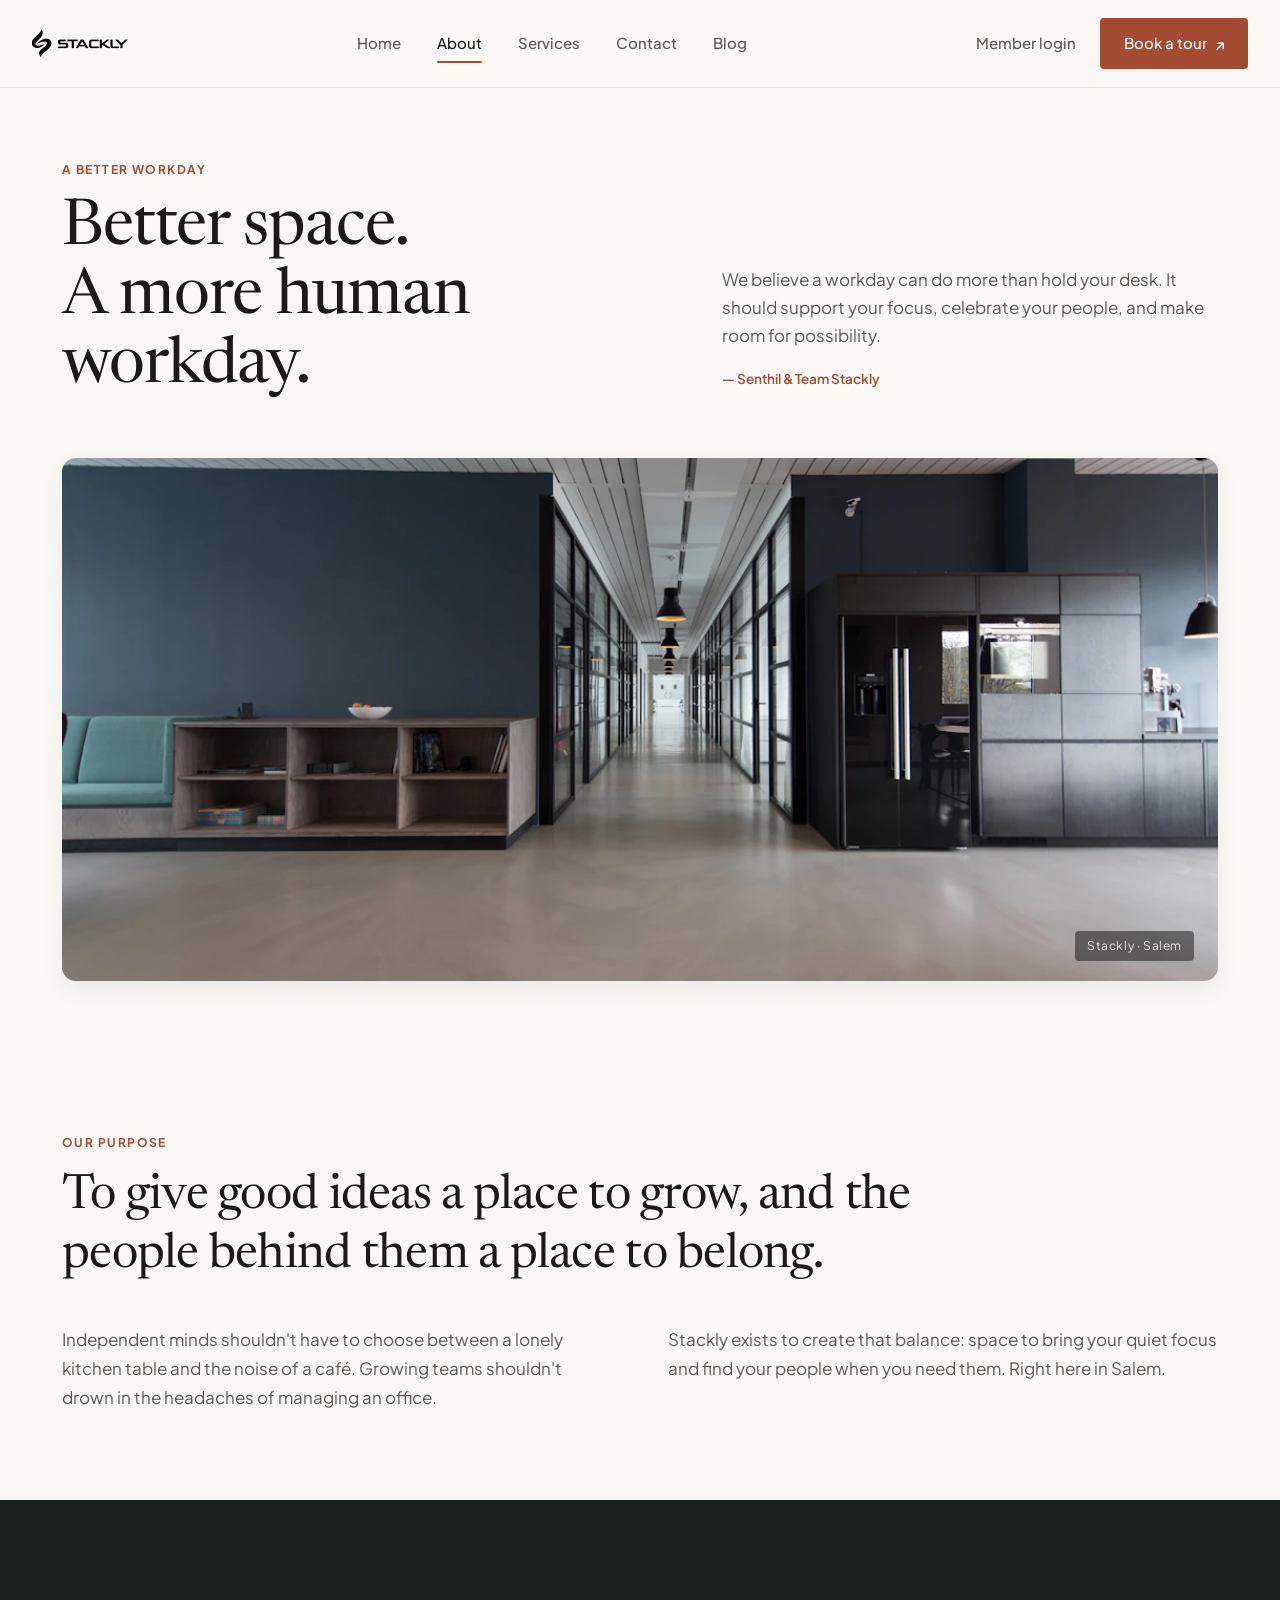
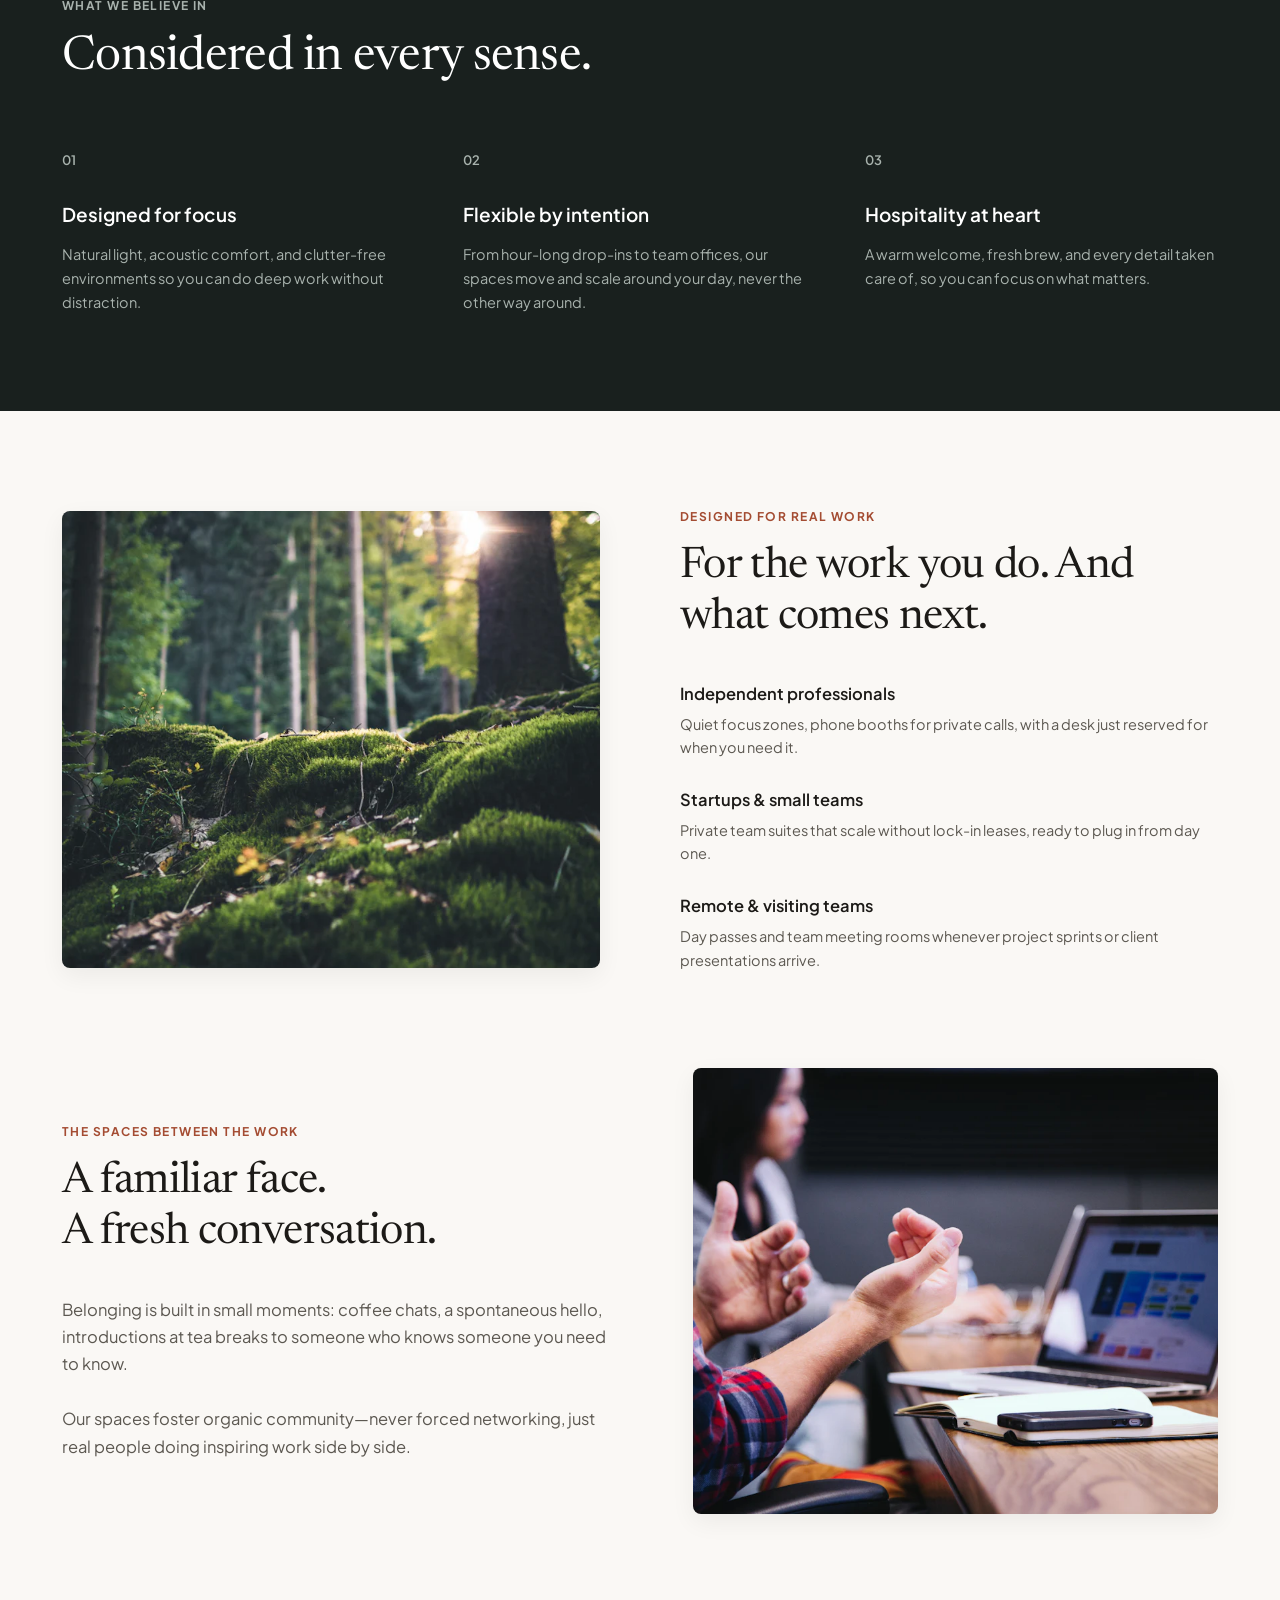
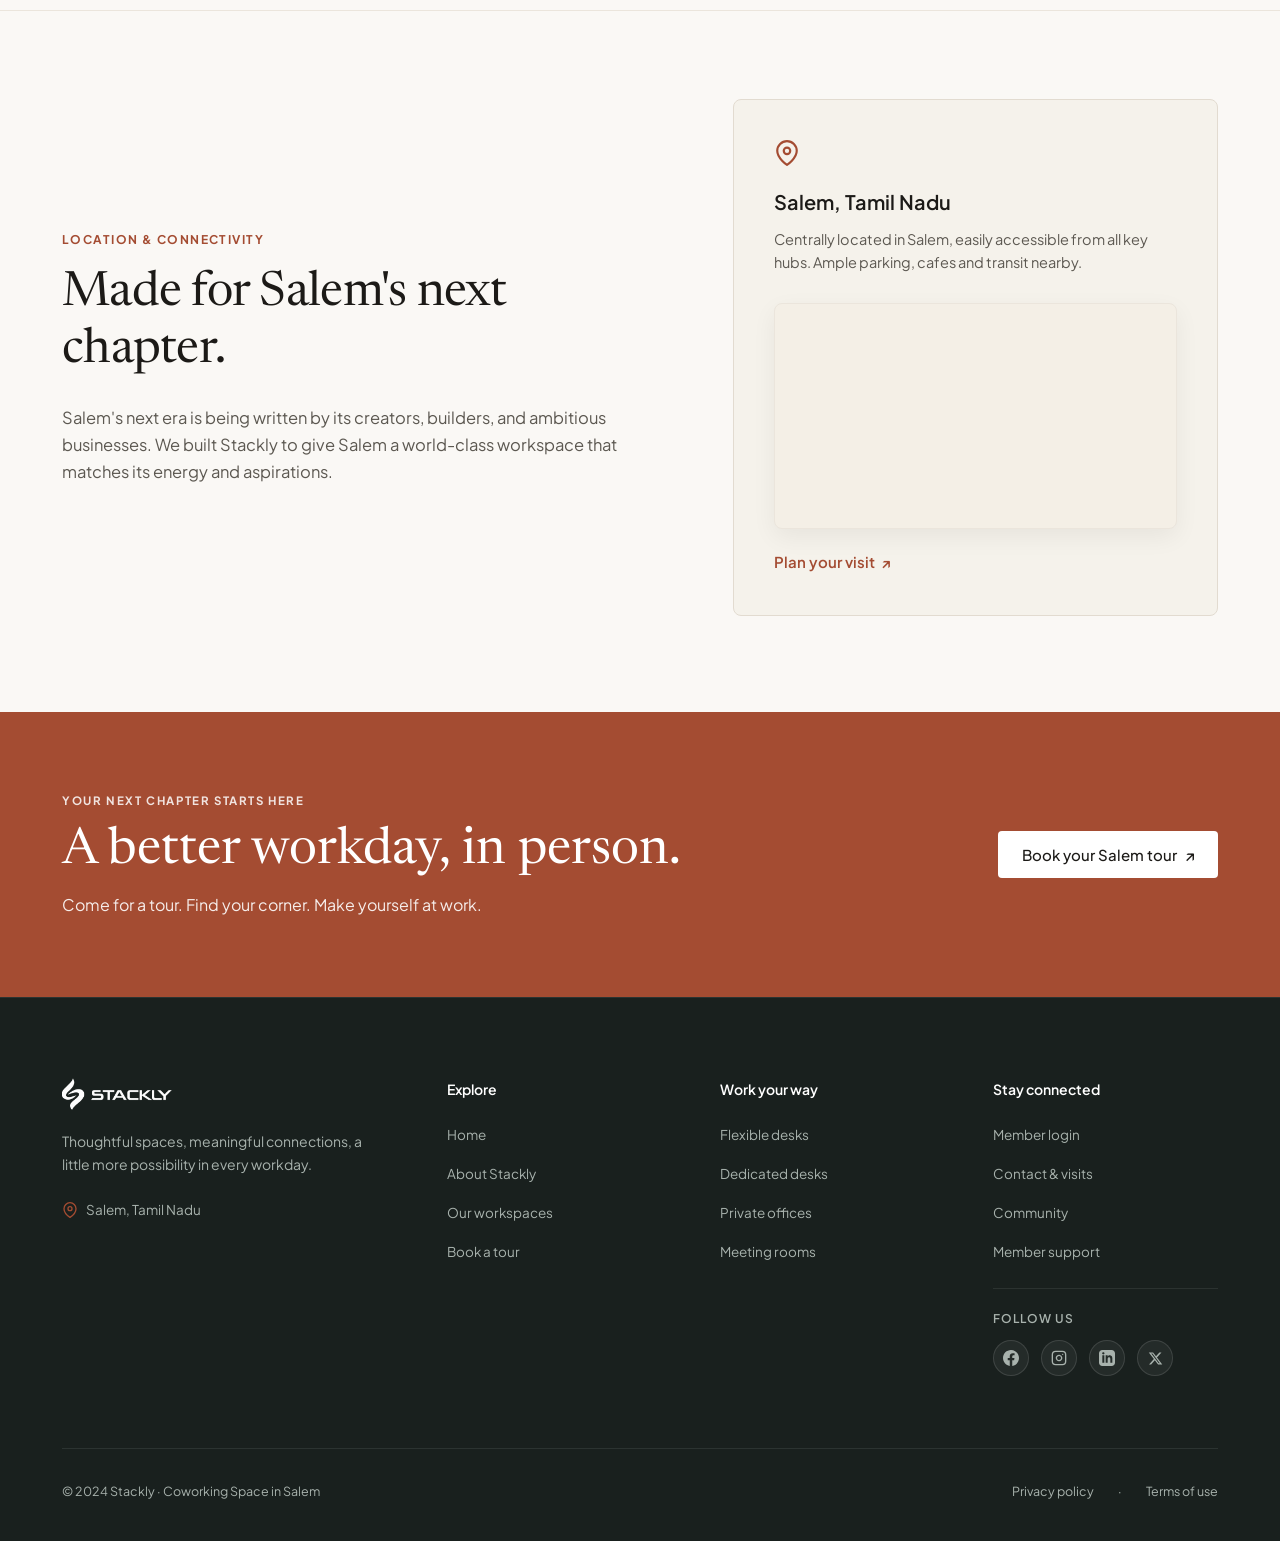
==== commit 383a194c: "Add files via upload" ====
--- a/about.html
+++ b/about.html
@@ -255,6 +255,9 @@
         <p class="location-card-text">
           Centrally located in Salem, easily accessible from all key hubs. Ample parking, cafes and transit nearby.
         </p>
+        <div class="contact-map-wrap" style="aspect-ratio: 16/9; min-height: 200px; margin: 1rem 0 1.25rem;">
+          <iframe src="https://www.google.com/maps/embed?pb=!1m18!1m12!1m3!1d4024.1729600062426!2d78.1739798!3d11.682956599999999!2m3!1f0!2f0!3f0!3m2!1i1024!2i768!4f13.1!3m3!1m2!1s0x3babefef7fd970bb%3A0xe11aef1a71994f9!2sStackly!5e1!3m2!1sen!2sin!4v1793264509773!5m2!1sen!2sin" width="600" height="450" style="border:0;" allowfullscreen="" loading="lazy" referrerpolicy="strict-origin-when-cross-origin" title="Stackly Salem Coworking Location Map"></iframe>
+        </div>
         <button type="button" class="link-inline-arrow open-tour-btn" style="background:none;border:none;cursor:pointer;padding:0;">
           Plan your visit <span class="arrow">↗</span>
         </button>
@@ -325,15 +328,42 @@
           </ul>
         </div>
 
-        <!-- Col 4: Stay connected -->
+                        <!-- Col 4: Stay connected -->
         <div>
           <h4 class="footer-col-title">Stay connected</h4>
           <ul class="footer-links-list">
-            <li><a href="404.html" class="footer-link open-login-btn">Member login</a></li>
-            <li><a href="404.html" class="footer-link">Contact & visits</a></li>
-            <li><a href="404.html" class="footer-link">Community</a></li>
-            <li><a href="404.html" class="footer-link">Member support</a></li>
+            <li><a href="login.html" class="footer-link open-login-btn">Member login</a></li>
+            <li><a href="contact.html" class="footer-link">Contact &amp; visits</a></li>
+            <li><a href="about.html" class="footer-link">Community</a></li>
+            <li><a href="contact.html" class="footer-link">Member support</a></li>
           </ul>
+          <div class="footer-social-section">
+            <span class="footer-social-label">Follow Us</span>
+            <div class="footer-social-links" aria-label="Stackly Social Channels">
+              <a href="404.html" class="footer-social-btn" aria-label="Follow Stackly on Facebook" title="Facebook">
+                <svg width="16" height="16" viewBox="0 0 24 24" fill="currentColor">
+                  <path d="M24 12.073c0-6.627-5.373-12-12-12s-12 5.373-12 12c0 5.99 4.388 10.954 10.125 11.854v-8.385H7.078v-3.47h3.047V9.43c0-3.007 1.792-4.669 4.533-4.669 1.312 0 2.686.235 2.686.235v2.953H15.83c-1.491 0-1.956.925-1.956 1.874v2.25h3.328l-.532 3.47h-2.796v8.385C19.612 23.027 24 18.062 24 12.073z"/>
+                </svg>
+              </a>
+              <a href="404.html" class="footer-social-btn" aria-label="Follow Stackly on Instagram" title="Instagram">
+                <svg width="16" height="16" viewBox="0 0 24 24" fill="none" stroke="currentColor" stroke-width="2" stroke-linecap="round" stroke-linejoin="round">
+                  <rect x="2" y="2" width="20" height="20" rx="5" ry="5"></rect>
+                  <path d="M16 11.37A4 4 0 1 1 12.63 8 4 4 0 0 1 16 11.37z"></path>
+                  <line x1="17.5" y1="6.5" x2="17.51" y2="6.5"></line>
+                </svg>
+              </a>
+              <a href="404.html" class="footer-social-btn" aria-label="Follow Stackly on LinkedIn" title="LinkedIn">
+                <svg width="16" height="16" viewBox="0 0 24 24" fill="currentColor">
+                  <path d="M19 0h-14c-2.761 0-5 2.239-5 5v14c0 2.761 2.239 5 5 5h14c2.762 0 5-2.239 5-5v-14c0-2.761-2.238-5-5-5zm-11 19h-3v-11h3v11zm-1.5-12.268c-.966 0-1.75-.79-1.75-1.764s.784-1.764 1.75-1.764 1.75.79 1.75 1.764-.783 1.764-1.75 1.764zm13.5 12.268h-3v-5.604c0-3.368-4-3.113-4 0v5.604h-3v-11h3v1.765c1.396-2.586 7-2.777 7 2.476v6.763z"/>
+                </svg>
+              </a>
+              <a href="404.html" class="footer-social-btn" aria-label="Follow Stackly on X" title="X (Twitter)">
+                <svg width="15" height="15" viewBox="0 0 24 24" fill="currentColor">
+                  <path d="M18.244 2.25h3.308l-7.227 8.26 8.502 11.24H16.17l-5.214-6.817L4.99 21.75H1.68l7.73-8.835L1.254 2.25H8.08l4.713 6.231zm-1.161 17.52h1.833L7.084 4.126H5.117z"/>
+                </svg>
+              </a>
+            </div>
+          </div>
         </div>
       </div>
 
--- a/styles.css
+++ b/styles.css
@@ -772,6 +772,7 @@
 
 .compare-matrix-table-wrap {
   overflow-x: auto;
+  -webkit-overflow-scrolling: touch;
   background-color: #FFFFFF;
   border: 1px solid var(--border-light);
   border-radius: var(--radius-sm);
@@ -780,6 +781,7 @@
 
 .compare-matrix-table {
   width: 100%;
+  min-width: 680px;
   border-collapse: collapse;
   text-align: left;
 }
@@ -1035,6 +1037,65 @@
   flex-direction: column;
 }
 
+.contact-map-wrap {
+  border-radius: var(--radius-md);
+  overflow: hidden;
+  box-shadow: var(--shadow-md);
+  border: 1px solid var(--border-light);
+  aspect-ratio: 16 / 10;
+  min-height: 280px;
+  margin-bottom: 1.75rem;
+  background-color: var(--bg-cream-alt);
+}
+
+.contact-map-wrap iframe {
+  width: 100%;
+  height: 100%;
+  min-height: 280px;
+  display: block;
+}
+
+.section-map-embed {
+  padding: 4.5rem 0;
+  background-color: var(--bg-cream);
+  border-top: 1px solid var(--border-light);
+}
+
+.map-section-header {
+  margin-bottom: 2rem;
+  text-align: center;
+}
+
+.map-section-title {
+  font-size: clamp(1.85rem, 4vw, 2.75rem);
+  margin-top: 0.5rem;
+  margin-bottom: 0.75rem;
+}
+
+.map-section-sub {
+  font-size: 0.95rem;
+  color: var(--text-secondary);
+  max-width: 600px;
+  margin: 0 auto;
+}
+
+.map-frame-container {
+  border-radius: var(--radius-lg);
+  overflow: hidden;
+  box-shadow: var(--shadow-md);
+  border: 1px solid var(--border-light);
+  background-color: var(--bg-cream-alt);
+  aspect-ratio: 21 / 9;
+  min-height: 350px;
+}
+
+.map-frame-container iframe {
+  width: 100%;
+  height: 100%;
+  min-height: 350px;
+  display: block;
+}
+
 .contact-image-wrap {
   border-radius: var(--radius-md);
   overflow: hidden;
@@ -1874,6 +1935,49 @@
 .footer-link:hover {
   color: #FFFFFF;
   transform: translateX(2px);
+}
+
+.footer-social-section {
+  margin-top: 1.5rem;
+  padding-top: 1.25rem;
+  border-top: 1px solid rgba(255, 255, 255, 0.08);
+}
+
+.footer-social-label {
+  display: block;
+  font-size: 0.75rem;
+  font-weight: 600;
+  text-transform: uppercase;
+  letter-spacing: 0.08em;
+  color: var(--text-light-muted);
+  margin-bottom: 0.75rem;
+}
+
+.footer-social-links {
+  display: flex;
+  align-items: center;
+  gap: 0.75rem;
+}
+
+.footer-social-btn {
+  display: inline-flex;
+  align-items: center;
+  justify-content: center;
+  width: 36px;
+  height: 36px;
+  border-radius: 50%;
+  background-color: rgba(255, 255, 255, 0.05);
+  border: 1px solid rgba(255, 255, 255, 0.12);
+  color: var(--text-light-muted);
+  transition: all 0.25s ease;
+}
+
+.footer-social-btn:hover {
+  background-color: var(--terracotta);
+  border-color: var(--terracotta);
+  color: #FFFFFF;
+  transform: translateY(-2px);
+  box-shadow: 0 4px 12px rgba(164, 76, 50, 0.35);
 }
 
 .footer-bottom-row {
@@ -2437,6 +2541,115 @@
 }
 
 @media (max-width: 768px) {
+  .container, .container-wide {
+    padding-left: 1.25rem;
+    padding-right: 1.25rem;
+  }
+
+  /* Section vertical paddings scaled for mobile */
+  .hero-about {
+    padding: 3rem 0 2rem;
+  }
+  .section-purpose {
+    padding: 2.5rem 0 3rem;
+  }
+  .section-about-beliefs {
+    padding: 3.5rem 0;
+  }
+  .section-services-hero {
+    padding: 3rem 0 2rem;
+  }
+  .section-workspaces {
+    padding: 3rem 0;
+  }
+  .section-split {
+    padding: 3rem 0;
+  }
+  .section-faq {
+    padding: 3rem 0;
+  }
+  .section-cta {
+    padding: 3.5rem 0;
+  }
+  .about-panoramic-container {
+    margin-bottom: 2.5rem;
+  }
+  .about-panoramic-card {
+    aspect-ratio: 16 / 10;
+  }
+
+  /* Headings & Text Size Adjusted for Mobile */
+  .hero-title,
+  .about-hero-title {
+    font-size: clamp(1.85rem, 6.5vw, 2.45rem);
+    line-height: 1.15;
+    word-break: break-word;
+    overflow-wrap: break-word;
+  }
+
+  .purpose-title {
+    font-size: clamp(1.45rem, 5.5vw, 1.95rem);
+    line-height: 1.25;
+    margin-bottom: 1.5rem;
+    word-break: break-word;
+    overflow-wrap: break-word;
+  }
+
+  .workspaces-title,
+  .cta-title {
+    font-size: clamp(1.5rem, 5.5vw, 2.1rem);
+    line-height: 1.2;
+    word-break: break-word;
+    overflow-wrap: break-word;
+  }
+
+  .split-title,
+  .faq-title,
+  .beliefs-title,
+  .location-title {
+    font-size: clamp(1.35rem, 5vw, 1.85rem);
+    line-height: 1.25;
+    word-break: break-word;
+    overflow-wrap: break-word;
+  }
+
+  /* Body & Subtitles Text Size for Mobile */
+  .hero-subtitle,
+  .about-quote-text,
+  .purpose-col p {
+    font-size: 0.9375rem;
+    line-height: 1.6;
+  }
+
+  .about-hero-quote-box {
+    margin-top: 1rem;
+    padding-bottom: 0;
+  }
+
+  .workspace-title {
+    font-size: 1.35rem;
+  }
+
+  .workspace-desc {
+    font-size: 0.8125rem;
+    line-height: 1.5;
+  }
+
+  /* Grids & Cards */
+  .services-2x2-grid {
+    grid-template-columns: 1fr;
+    gap: 2rem;
+  }
+
+  .faq-layout {
+    gap: 2rem;
+  }
+
+  .faq-trigger {
+    font-size: 0.9375rem;
+    padding: 1.15rem 0;
+  }
+
   .nav-menu, .header-actions {
     display: none;
   }
@@ -2494,6 +2707,71 @@
 }
 
 @media (max-width: 480px) {
+  .container, .container-wide {
+    padding-left: 1rem;
+    padding-right: 1rem;
+  }
+
+  .hero-title,
+  .about-hero-title {
+    font-size: 1.75rem;
+    line-height: 1.15;
+  }
+
+  .purpose-title {
+    font-size: 1.35rem;
+    line-height: 1.25;
+  }
+
+  .workspaces-title,
+  .cta-title {
+    font-size: 1.45rem;
+    line-height: 1.2;
+  }
+
+  .split-title,
+  .faq-title,
+  .beliefs-title,
+  .location-title {
+    font-size: 1.25rem;
+    line-height: 1.25;
+  }
+
+  .about-attribution {
+    font-size: 0.8125rem;
+  }
+
+  .workspace-title {
+    font-size: 1.25rem;
+  }
+
+  .workspace-img-wrap {
+    aspect-ratio: 16 / 10;
+  }
+
+  .about-panoramic-card {
+    aspect-ratio: 16 / 10.5;
+  }
+
+  .hero-about {
+    padding: 2.25rem 0 1.5rem;
+  }
+
+  .section-purpose {
+    padding: 1.75rem 0 2.25rem;
+  }
+
+  .section-about-beliefs {
+    padding: 2.75rem 0;
+  }
+
+  .panoramic-caption {
+    bottom: 0.75rem;
+    right: 0.75rem;
+    font-size: 0.6875rem;
+    padding: 0.25rem 0.5rem;
+  }
+
   .ticker-grid {
     grid-template-columns: 1fr;
   }
